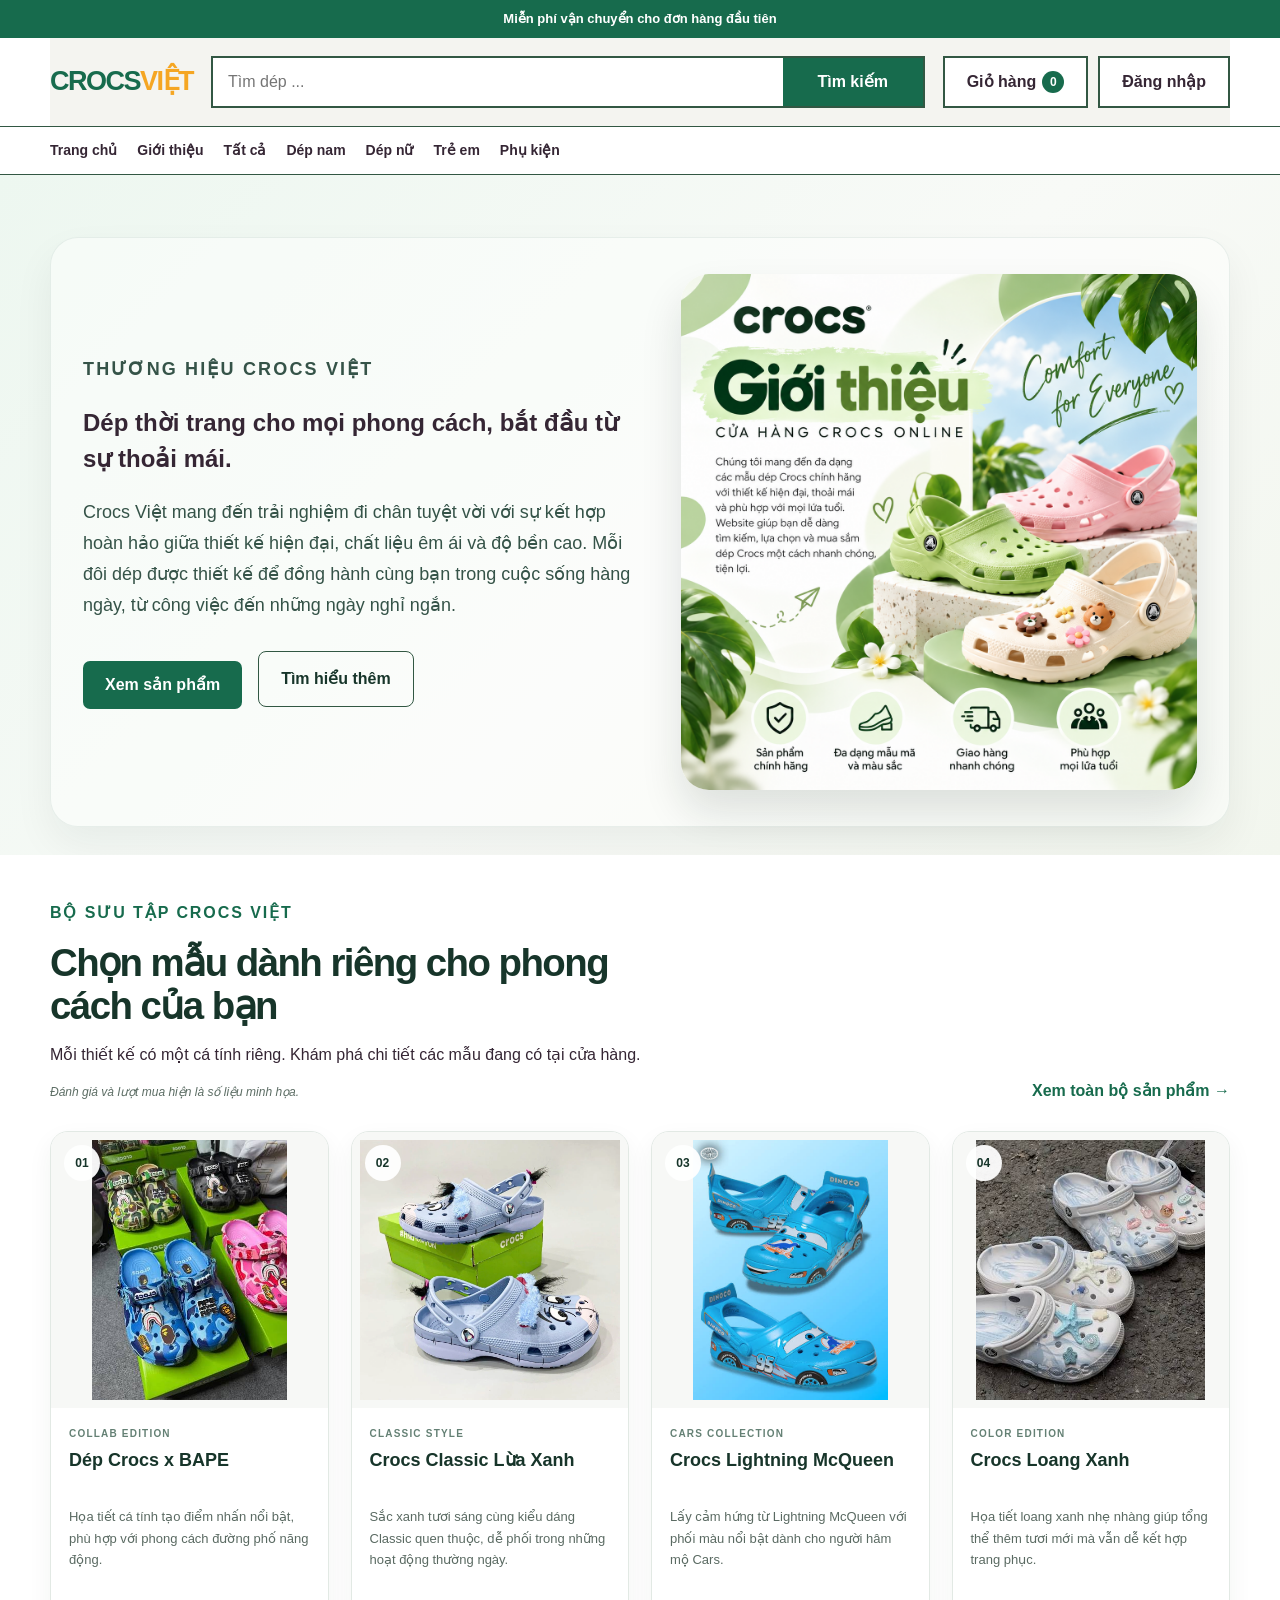
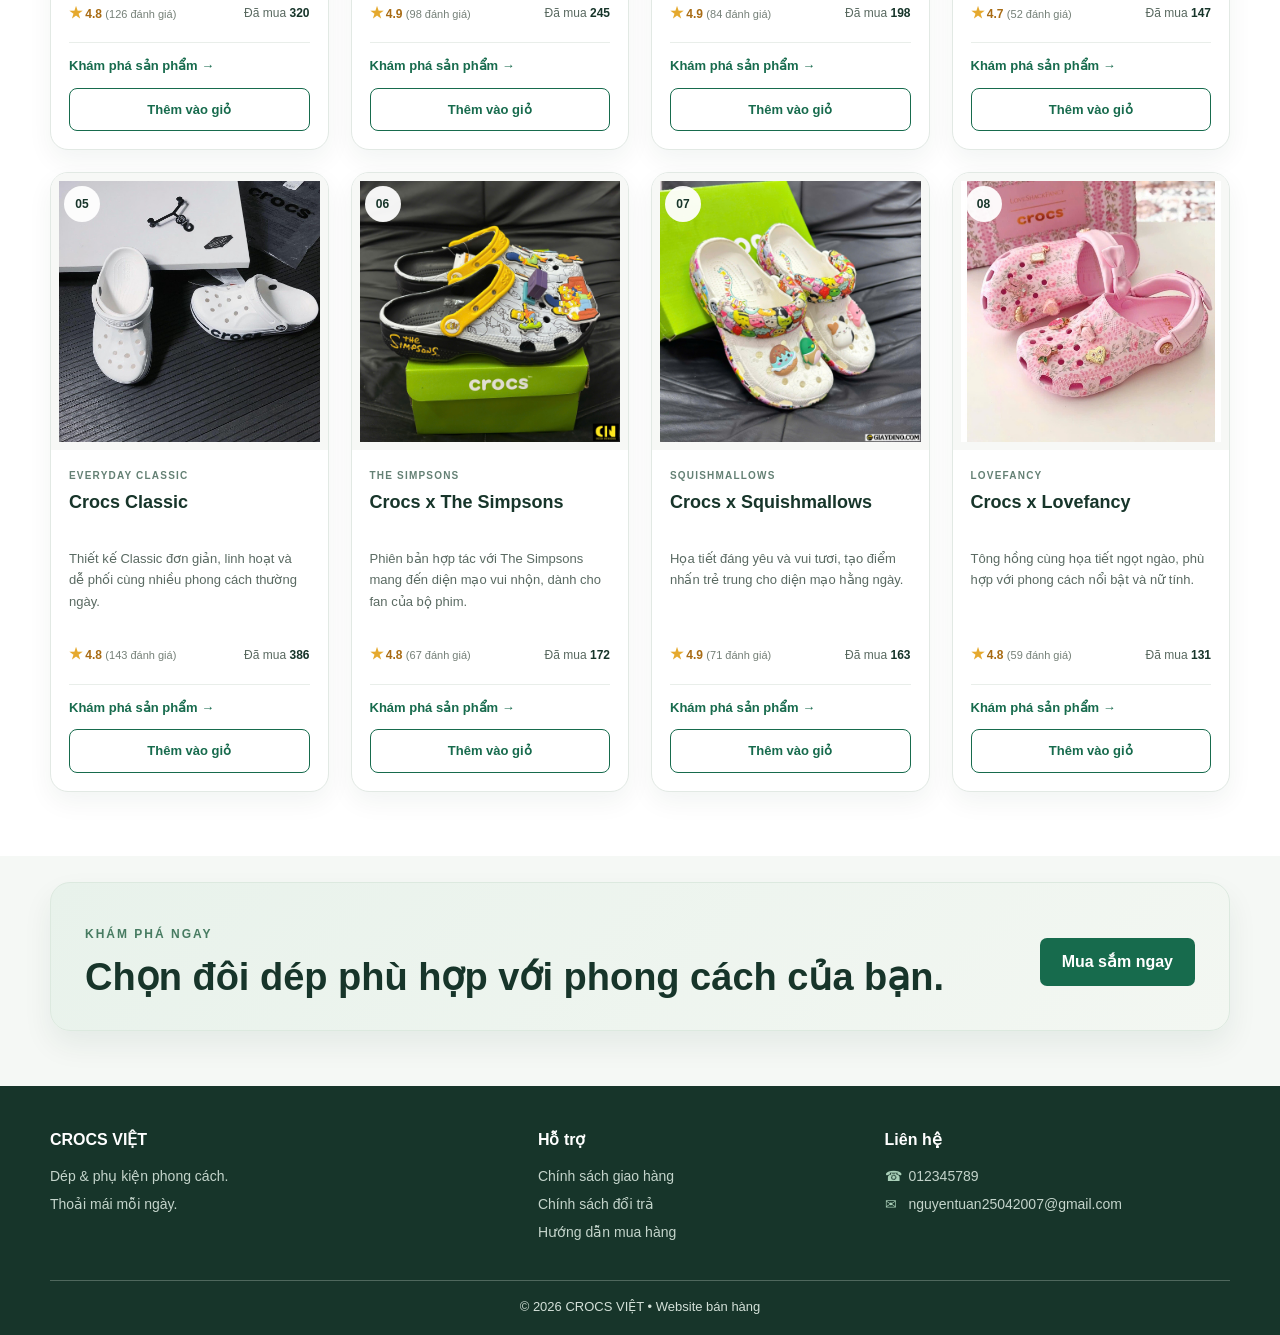
==== gioithieu.html @ f465fb5d "Add files via upload" ====
<!doctype html>
<html lang="vi">
<head>
  <meta charset="utf-8">
  <meta name="viewport" content="width=device-width, initial-scale=1">
  <title>Giới thiệu - Crocs Việt</title>
  <link rel="stylesheet" href="baitap.css">
</head>
<body>
  <div class="thong-bao">Miễn phí vận chuyển cho đơn hàng đầu tiên</div>

  <header class="dau-trang khung">
    <a class="bieu-tuong" href="index.html">CROCS<span>VIỆT</span></a>

    <form id="searchForm" class="tim-kiem">
      <input type="search" placeholder="Tìm dép ..." aria-label="Tìm sản phẩm">
      <button type="submit">Tìm kiếm</button>
    </form>

    <div class="hanh-dong">
      <a class="nut-gio-hang" href="index.html#gio-hang" aria-label="Mở giỏ hàng">
        Giỏ hàng <span class="cart-count" data-cart-count>0</span>
      </a>
      <button class="nut-dang-nhap" type="button" data-open-auth="login">Đăng nhập</button>
    </div>
  </header>

  <nav class="thanh-dieu-huong">
    <div class="khung noi-dung-dieu-huong">
      <a href="index.html">Trang chủ</a>
      <a href="gioithieu.html">Giới thiệu</a>
      <a href="index.html#san-pham">Tất cả</a>
      <a href="index.html#san-pham" data-category="nam">Dép nam</a>
      <a href="index.html#san-pham" data-category="nu">Dép nữ</a>
      <a href="index.html#san-pham" data-category="tre-em">Trẻ em</a>
      <a href="index.html#san-pham" data-category="phu-kien">Phụ kiện</a>
    </div>
  </nav>

  <main class="page-intro">
    <section class="intro-hero">
      <div class="khung intro-hero__wrap">
        <div class="intro-hero__content">
          <p class="intro-label">THƯƠNG HIỆU CROCS VIỆT</p>
          <h2>Dép thời trang cho mọi phong cách, bắt đầu từ sự thoải mái.</h2>
          <p>
            Crocs Việt mang đến trải nghiệm đi chân tuyệt vời với sự kết hợp hoàn hảo giữa thiết kế hiện đại,
            chất liệu êm ái và độ bền cao. Mỗi đôi dép được thiết kế để đồng hành cùng bạn trong cuộc sống hàng ngày,
            từ công việc đến những ngày nghỉ ngắn.
          </p>
          <div class="intro-actions">
            <a href="index.html#san-pham" class="nut-chinh">Xem sản phẩm</a>
            <a href="#ve-chung-toi" class="nut-ghost">Tìm hiểu thêm</a>
          </div>
        </div>

        <div class="intro-hero__visual">
          <img src="anh/gioithieu1.png" alt="Không gian trưng bày các mẫu Crocs Việt">
        </div>
      </div>
    </section>

    <section id="ve-chung-toi" class="intro-products">
      <div class="khung">
        <div class="product-section-head">
          <div>
            <p class="intro-label">BỘ SƯU TẬP CROCS VIỆT</p>
            <h2>Chọn mẫu dành riêng cho phong cách của bạn</h2>
            <p>Mỗi thiết kế có một cá tính riêng. Khám phá chi tiết các mẫu đang có tại cửa hàng.</p>
            <p class="product-data-note">Đánh giá và lượt mua hiện là số liệu minh họa.</p>
          </div>
          <a href="index.html#san-pham" class="product-all-link">Xem toàn bộ sản phẩm <span aria-hidden="true">→</span></a>
        </div>

        <div class="intro-product-grid">
          <article class="intro-product-card" data-product-id="1">
            <a class="intro-product-image" href="index.html#san-pham" aria-label="Xem Dép Crocs x BAPE">
              <img src="./anh/anh1.jpg" alt="Dép Crocs x BAPE">
              <span class="product-number">01</span>
            </a>
            <div class="intro-product-info">
              <p class="product-type">COLLAB EDITION</p>
              <h3>Dép Crocs x BAPE</h3>
              <p class="product-description">Họa tiết cá tính tạo điểm nhấn nổi bật, phù hợp với phong cách đường phố năng động.</p>
              <div class="product-proof">
                <span class="product-rating"><span aria-hidden="true">★</span> 4.8 <small>(126 đánh giá)</small></span>
                <span class="product-sold">Đã mua <strong>320</strong></span>
              </div>
              
              <a class="product-buy-link" href="index.html#san-pham">Khám phá sản phẩm <span aria-hidden="true">→</span></a>
              <button class="product-add-cart" type="button" data-add-to-cart="1">Thêm vào giỏ</button>
            </div>
          </article>

          <article class="intro-product-card" data-product-id="2">
            <a class="intro-product-image" href="index.html#san-pham" aria-label="Xem Crocs Classic Lừa Xanh">
              <img src="./anh/anh2.jpg" alt="Crocs Classic Lừa Xanh">
              <span class="product-number">02</span>
            </a>
            <div class="intro-product-info">
              <p class="product-type">CLASSIC STYLE</p>
              <h3>Crocs Classic Lừa Xanh</h3>
              <p class="product-description">Sắc xanh tươi sáng cùng kiểu dáng Classic quen thuộc, dễ phối trong những hoạt động thường ngày.</p>
              <div class="product-proof">
                <span class="product-rating"><span aria-hidden="true">★</span> 4.9 <small>(98 đánh giá)</small></span>
                <span class="product-sold">Đã mua <strong>245</strong></span>
              </div>
              <a class="product-buy-link" href="index.html#san-pham">Khám phá sản phẩm <span aria-hidden="true">→</span></a>
              <button class="product-add-cart" type="button" data-add-to-cart="2">Thêm vào giỏ</button>
            </div>
          </article>

          <article class="intro-product-card" data-product-id="3">
            <a class="intro-product-image" href="index.html#san-pham" aria-label="Xem Crocs Lightning McQueen">
              <img src="./anh/anh3.jpg" alt="Crocs Lightning McQueen">
              <span class="product-number">03</span>
            </a>
            <div class="intro-product-info">
              <p class="product-type">CARS COLLECTION</p>
              <h3>Crocs Lightning McQueen</h3>
              <p class="product-description">Lấy cảm hứng từ Lightning McQueen với phối màu nổi bật dành cho người hâm mộ Cars.</p>
              <div class="product-proof">
                <span class="product-rating"><span aria-hidden="true">★</span> 4.9 <small>(84 đánh giá)</small></span>
                <span class="product-sold">Đã mua <strong>198</strong></span>
              </div>
              <a class="product-buy-link" href="index.html#san-pham">Khám phá sản phẩm <span aria-hidden="true">→</span></a>
              <button class="product-add-cart" type="button" data-add-to-cart="3">Thêm vào giỏ</button>
            </div>
          </article>

          <article class="intro-product-card" data-product-id="4">
            <a class="intro-product-image" href="index.html#san-pham" aria-label="Xem Crocs Loang Xanh">
              <img src="./anh/anh4.jpg" alt="Crocs Loang Xanh">
              <span class="product-number">04</span>
            </a>
            <div class="intro-product-info">
              <p class="product-type">COLOR EDITION</p>
              <h3>Crocs Loang Xanh</h3>
              <p class="product-description">Họa tiết loang xanh nhẹ nhàng giúp tổng thể thêm tươi mới mà vẫn dễ kết hợp trang phục.</p>
              <div class="product-proof">
                <span class="product-rating"><span aria-hidden="true">★</span> 4.7 <small>(52 đánh giá)</small></span>
                <span class="product-sold">Đã mua <strong>147</strong></span>
              </div>
              <a class="product-buy-link" href="index.html#san-pham">Khám phá sản phẩm <span aria-hidden="true">→</span></a>
              <button class="product-add-cart" type="button" data-add-to-cart="4">Thêm vào giỏ</button>
            </div>
          </article>

          <article class="intro-product-card" data-product-id="5">
            <a class="intro-product-image" href="index.html#san-pham" aria-label="Xem Crocs Classic">
              <img src="./anh/anh5.jpg" alt="Crocs Classic">
              <span class="product-number">05</span>
            </a>
            <div class="intro-product-info">
              <p class="product-type">EVERYDAY CLASSIC</p>
              <h3>Crocs Classic</h3>
              <p class="product-description">Thiết kế Classic đơn giản, linh hoạt và dễ phối cùng nhiều phong cách thường ngày.</p>
              <div class="product-proof">
                <span class="product-rating"><span aria-hidden="true">★</span> 4.8 <small>(143 đánh giá)</small></span>
                <span class="product-sold">Đã mua <strong>386</strong></span>
              </div>
              <a class="product-buy-link" href="index.html#san-pham">Khám phá sản phẩm <span aria-hidden="true">→</span></a>
              <button class="product-add-cart" type="button" data-add-to-cart="5">Thêm vào giỏ</button>
            </div>
          </article>

          <article class="intro-product-card" data-product-id="6">
            <a class="intro-product-image" href="index.html#san-pham" aria-label="Xem Crocs x The Simpsons">
              <img src="./anh/anh6.jpg" alt="Crocs x The Simpsons">
              <span class="product-number">06</span>
            </a>
            <div class="intro-product-info">
              <p class="product-type">THE SIMPSONS</p>
              <h3>Crocs x The Simpsons</h3>
              <p class="product-description">Phiên bản hợp tác với The Simpsons mang đến diện mạo vui nhộn, dành cho fan của bộ phim.</p>
              <div class="product-proof">
                <span class="product-rating"><span aria-hidden="true">★</span> 4.8 <small>(67 đánh giá)</small></span>
                <span class="product-sold">Đã mua <strong>172</strong></span>
              </div>
              <a class="product-buy-link" href="index.html#san-pham">Khám phá sản phẩm <span aria-hidden="true">→</span></a>
              <button class="product-add-cart" type="button" data-add-to-cart="6">Thêm vào giỏ</button>
            </div>
          </article>

          <article class="intro-product-card" data-product-id="7">
            <a class="intro-product-image" href="index.html#san-pham" aria-label="Xem Crocs x Squishmallows">
              <img src="./anh/anh7.jpg" alt="Crocs x Squishmallows">
              <span class="product-number">07</span>
            </a>
            <div class="intro-product-info">
              <p class="product-type">SQUISHMALLOWS</p>
              <h3>Crocs x Squishmallows</h3>
              <p class="product-description">Họa tiết đáng yêu và vui tươi, tạo điểm nhấn trẻ trung cho diện mạo hằng ngày.</p>
              <div class="product-proof">
                <span class="product-rating"><span aria-hidden="true">★</span> 4.9 <small>(71 đánh giá)</small></span>
                <span class="product-sold">Đã mua <strong>163</strong></span>
              </div>
              <a class="product-buy-link" href="index.html#san-pham">Khám phá sản phẩm <span aria-hidden="true">→</span></a>
              <button class="product-add-cart" type="button" data-add-to-cart="7">Thêm vào giỏ</button>
            </div>
          </article>

          <article class="intro-product-card" data-product-id="8">
            <a class="intro-product-image" href="index.html#san-pham" aria-label="Xem Crocs x Lovefancy">
              <img src="./anh/anh8.jpg" alt="Crocs x Lovefancy">
              <span class="product-number">08</span>
            </a>
            <div class="intro-product-info">
              <p class="product-type">LOVEFANCY</p>
              <h3>Crocs x Lovefancy</h3>
              <p class="product-description">Tông hồng cùng họa tiết ngọt ngào, phù hợp với phong cách nổi bật và nữ tính.</p>
              <div class="product-proof">
                <span class="product-rating"><span aria-hidden="true">★</span> 4.8 <small>(59 đánh giá)</small></span>
                <span class="product-sold">Đã mua <strong>131</strong></span>
              </div>
              <a class="product-buy-link" href="index.html#san-pham">Khám phá sản phẩm <span aria-hidden="true">→</span></a>
              <button class="product-add-cart" type="button" data-add-to-cart="8">Thêm vào giỏ</button>
            </div>
          </article>
        </div>
      </div>
    </section>

    <section class="intro-cta">
      <div class="khung intro-cta__box">
        <div>
          <p class="nhan-nho">KHÁM PHÁ NGAY</p>
          <h2>Chọn đôi dép phù hợp với phong cách của bạn.</h2>
        </div>
        <a href="index.html#san-pham" class="nut-chinh">Mua sắm ngay</a>
      </div>
    </section>
  </main>

  <footer class="chan-trang">
    <div class="khung">
      <div class="luoi-chan-trang">
        <div>
          <h3>CROCS VIỆT</h3>
          <p>Dép &amp; phụ kiện phong cách.</p>
          <p>Thoải mái mỗi ngày.</p>
        </div>
        <div>
          <h3>Hỗ trợ</h3>
          <a href="index.html#san-pham">Chính sách giao hàng</a>
          <a href="index.html#san-pham">Chính sách đổi trả</a>
          <a href="index.html#san-pham">Hướng dẫn mua hàng</a>
        </div>
        <div>
          <h3>Liên hệ</h3>
          <a href="tel:012345789"><span aria-hidden="true">☎</span> 012345789</a>
          <a href="mailto:nguyentuan25042007@gmail.com"><span aria-hidden="true">✉</span> nguyentuan25042007@gmail.com</a>
        </div>
      </div>
      <div class="chan-trang-cuoi">
        <p>© 2026 CROCS VIỆT <span aria-hidden="true">•</span> Website bán hàng</p>
      </div>
    </div>
  </footer>

  <div class="image-lightbox" id="imageLightbox" aria-hidden="true">
    <button class="image-lightbox__backdrop" type="button" data-close-lightbox aria-label="Đóng ảnh phóng to"></button>
    <div class="image-lightbox__content" role="dialog" aria-modal="true" aria-label="Ảnh sản phẩm phóng to">
      <button class="image-lightbox__close" type="button" data-close-lightbox aria-label="Đóng">×</button>
      <img id="lightboxImage" src="" alt="">
      <p id="lightboxCaption"></p>
    </div>
  </div>

  <script src="baitap.js"></script>
</body>
</html>
---- baitap.css ----
* {
    box-sizing: border-box;
}

:root {
    --green: #176b4d;
    --dark: #17352a;
    --cream: #bed7f0;
    --line: #325743;
    --text: #352634;
}

html {
    scroll-behavior: smooth;
}

body {
    margin: 0;
    color: var(--text);
    font-family: Arial, Helvetica, sans-serif;
    line-height: 1.5;
}

select {
    font: inherit;
}

button {
    cursor: pointer;
}

a {
    text-decoration: none;
    color: inherit;
}

.khung {
    width: min(1180px, 95%);
    margin: auto;
}

.thong-bao {
    text-align: center;
    background: var(--green);
    color: white;
    padding: 9px 12px;
    font-size: 13px;
    font-weight: 600;
}

.dau-trang {
    display: flex;
    align-items: center;
    gap: 18px;
    padding: 18px 0;
    background: #f4f4f0;
}

.bieu-tuong {
    font-size: 27px;
    font-weight: 900;
    letter-spacing: -1.5px;
    color: var(--green);
    white-space: nowrap;
}

.bieu-tuong span {
    color: #f5a623;
}

.tim-kiem {
    display: flex;
    flex: 1;
    border: 2px solid var(--line);
    background: white;
    border-radius: 0;
    overflow: hidden;
    min-height: 52px;
}

.tim-kiem input {
    flex: 1;
    min-width: 0;
    padding: 12px 15px;
    border: 0;
    outline: none;
    font-size: 16px;
    background: transparent;
}

.tim-kiem button,
.nut-chinh {
    border: 0;
    background: var(--green);
    color: #fff;
    padding: 12px 22px;
    font-weight: 700;
    min-width: 140px;
    font-size: 16px;
}

.thanh-dieu-huong {
    border-top: 1px solid var(--line);
    border-bottom: 1px solid var(--line);
}

.hanh-dong {
    display: flex;
    align-items: center;
    gap: 10px;
    margin-left: auto;
}

.nut-dang-nhap,
.nut-gio-hang {
    display: inline-flex;
    align-items: center;
    justify-content: center;
    border: 2px solid var(--line);
    border-radius: 0;
    padding: 12px 22px;
    background: white;
    color: var(--text);
    font-weight: 700;
    cursor: pointer;
    transition: all 0.2s ease;
    min-width: 120px;
    min-height: 52px;
    font-size: 16px;
}

.nut-dang-nhap:hover,
.nut-gio-hang:hover {
    background: var(--green);
    color: white;
    border-color: var(--green);
}

.nut-gio-hang {
    position: relative;
}

.cart-count {
    display: inline-grid;
    place-items: center;
    min-width: 22px;
    height: 22px;
    margin-left: 6px;
    padding: 0 5px;
    border-radius: 999px;
    background: var(--green);
    color: #fff;
    font-size: 12px;
}

.nut-gio-hang:hover .cart-count {
    background: #fff;
    color: var(--green);
}

.noi-dung-dieu-huong {
    display: flex;
    gap: 32px;
    overflow-x: auto;
    white-space: nowrap;
    padding: 13px 0;
    font-weight: 700;
    font-size: 14px;
}

.thanh-dieu-huong a:hover {
    color: var(--green);
}

.phan-dau {
    background: linear-gradient(110deg, #e7f3e6, #f7f8e9);
}

.noi-dung-phan-dau {
    display: grid;
    grid-template-columns: 1fr 1fr;
    align-items: center;
    gap: 35px;
    min-height: 380px;
    padding: 35px 0;
}

.phan-dau h1 {
    font-size: clamp(34px, 4vw, 55px);
    line-height: 1.12;
    margin: 8px 0 16px;
    color: var(--dark);
}

.phan-dau p:not(.nhan-nho) {
    max-width: 430px;
}

.nhan-nho {
    font-size: 12px;
    letter-spacing: 2px;
    font-weight: 800;
    color: var(--green);
}

.nut-chinh {
    display: inline-block;
    border-radius: 7px;
    margin-top: 12px;
}

.anh-phan-dau,
.anh-cua-hang {
    background: #d8e8d7;
    border-radius: 20px;
    min-height: 310px;
    overflow: hidden;
}

.anh-phan-dau img,
.anh-cua-hang img {
    width: 100%;
    height: 100%;
    object-fit: cover;
    display: block;
}

.nut-ghost {
    display: inline-block;
    padding: 15px 22px;
    border: 1px solid var(--line);
    background: transparent;
    color: var(--dark);
    border-radius: 8px;
    font-weight: 700;
}

.page-intro {
    background: #f5f8f5;
}

.intro-hero {
    padding: 62px 0 28px;
    background: linear-gradient(135deg, #edf7f0, #f8faf7 55%, #f2f6ee);
}

.intro-hero__wrap {
    display: grid;
    grid-template-columns: 1.08fr 1fr;
    align-items: center;
    gap: 40px;
    background: rgba(255, 255, 255, 0.45);
    border: 1px solid rgba(20, 76, 57, 0.08);
    border-radius: 28px;
    box-shadow: 0 18px 40px rgba(16, 35, 26, 0.06);
    padding: 36px 32px;
}

.intro-label {
    margin: 0 0 16px;
    color: var(--green);
    font-size: 16px;
    letter-spacing: 0.12em;
    font-weight: 800;
}

.intro-hero__content h1 {
    margin: 0;
    max-width: 620px;
    font-size: clamp(42px, 4vw, 68px);
    line-height: 1.02;
    color: var(--dark);
    letter-spacing: -0.06em;
}

.intro-hero__content p {
    margin: 20px 0 0;
    max-width: 580px;
    font-size: 18px;
    line-height: 1.72;
    color: #355348;
}

.intro-hero__content .intro-label {
    margin: 0 0 16px;
}

.intro-actions {
    display: flex;
    align-items: center;
    gap: 16px;
    flex-wrap: wrap;
    margin-top: 28px;
}

.intro-hero__visual {
    position: relative;
    aspect-ratio: 1 / 1;
    min-height: 0;
    border-radius: 28px;
    overflow: hidden;
    box-shadow: 0 22px 42px rgba(16, 35, 26, 0.12);
    background: #fff;
}

.intro-hero__visual img {
    width: 100%;
    height: 100%;
    object-fit: contain;
    display: block;
}

.hero-floating-card {
    position: absolute;
    right: 20px;
    bottom: 18px;
    background: rgba(255, 255, 255, 0.9);
    color: var(--dark);
    border-radius: 18px;
    padding: 14px 18px;
    box-shadow: 0 14px 28px rgba(16, 35, 26, 0.12);
    display: flex;
    flex-direction: column;
    align-items: flex-start;
    backdrop-filter: blur(6px);
}

.hero-floating-card span,
.hero-floating-card small {
    color: #4d635c;
    font-size: 12px;
    letter-spacing: 0.05em;
    text-transform: uppercase;
}

.hero-floating-card strong {
    font-size: 2rem;
    line-height: 1;
    color: var(--green);
}

.intro-story {
    display: grid;
    grid-template-columns: 1.2fr 0.8fr;
    gap: 30px;
    padding-top: 58px;
    padding-bottom: 12px;
}

.intro-story__text {
    background: white;
    border: 1px solid rgba(25, 70, 54, 0.08);
    border-radius: 22px;
    padding: 28px 26px;
    box-shadow: 0 12px 26px rgba(13, 35, 25, 0.04);
}

.intro-story__text h2 {
    margin: 0 0 16px;
    font-size: clamp(28px, 3vw, 42px);
    line-height: 1.15;
    color: var(--dark);
}

.intro-story__text p {
    margin: 0;
    color: #335247;
    font-size: 17px;
    line-height: 1.82;
}

.intro-story__stats {
    display: grid;
    grid-template-columns: 1fr;
    gap: 18px;
}

.stat-item {
    background: linear-gradient(180deg, #ffffff, #f3faf5);
    border: 1px solid #d5e2d8;
    border-radius: 18px;
    padding: 24px 18px;
    text-align: center;
    box-shadow: 0 10px 18px rgba(20, 76, 57, 0.04);
}

.stat-item strong {
    display: block;
    font-size: 2.2rem;
    color: var(--green);
    margin-bottom: 6px;
}

.stat-item span {
    color: #355348;
    font-weight: 700;
}

.intro-features {
    padding: 30px 0 40px;
}

.section-head {
    margin-bottom: 22px;
}

.section-head h2 {
    margin: 0;
    font-size: clamp(28px, 3vw, 42px);
    line-height: 1.15;
    color: var(--dark);
}

.feature-grid {
    display: grid;
    grid-template-columns: repeat(3, minmax(0, 1fr));
    gap: 22px;
}

.product-lines {
    grid-template-columns: repeat(4, minmax(0, 1fr));
}

.feature-card {
    background: white;
    border: 1px solid #dfe8e1;
    border-radius: 20px;
    padding: 28px 22px;
    box-shadow: 0 12px 25px rgba(10, 30, 22, 0.04);
    transition: transform 0.2s ease, box-shadow 0.2s ease;
}

.feature-card:hover {
    transform: translateY(-4px);
    box-shadow: 0 18px 28px rgba(11, 40, 31, 0.08);
}

.feature-card--green {
    background: linear-gradient(180deg, #f4faf6, #ffffff);
}

.feature-card--peach {
    background: linear-gradient(180deg, #fff8f2, #ffffff);
}

.feature-card--mint {
    background: linear-gradient(180deg, #f0fbf8, #ffffff);
}

.feature-card--sand {
    background: linear-gradient(180deg, #f9f5ef, #ffffff);
}

.feature-icon {
    width: 54px;
    height: 54px;
    display: grid;
    place-items: center;
    border-radius: 14px;
    background: #dff1e6;
    color: var(--green);
    font-size: 24px;
    margin-bottom: 14px;
    font-weight: 800;
}

.feature-card h3 {
    margin: 0 0 10px;
    color: var(--dark);
    font-size: 22px;
}

.feature-card p {
    margin: 0;
    font-size: 15px;
    line-height: 1.7;
    color: #3c5548;
}

.mini-tag {
    display: inline-block;
    margin-top: 18px;
    padding: 8px 12px;
    border-radius: 999px;
    background: rgba(23, 107, 77, 0.08);
    color: var(--green);
    font-size: 12px;
    font-weight: 700;
}

.intro-products {
    padding: 46px 0 64px;
    background: #fff;
}

.product-section-head {
    display: flex;
    align-items: end;
    justify-content: space-between;
    gap: 24px;
    margin-bottom: 28px;
}

.product-section-head h2 {
    max-width: 620px;
    margin: 0;
    color: var(--dark);
    font-size: clamp(30px, 3vw, 44px);
    line-height: 1.12;
    letter-spacing: -0.04em;
}

.product-section-head > div > p:last-child {
    max-width: 580px;
    margin: 12px 0 0;
    color: #5c6d64;
    line-height: 1.65;
}

.product-section-head > div > .product-data-note {
    margin-top: 8px;
    color: #7a877f;
    font-size: 12px;
    font-style: italic;
}

.product-all-link,
.product-buy-link {
    color: var(--green);
    font-weight: 800;
    white-space: nowrap;
}

.product-all-link span,
.product-buy-link span {
    display: inline-block;
    transition: transform 0.2s ease;
}

.product-all-link:hover span,
.product-buy-link:hover span {
    transform: translateX(4px);
}

.product-add-cart {
    width: 100%;
    margin-top: 12px;
    padding: 11px 12px;
    border: 1px solid var(--green);
    border-radius: 8px;
    background: #fff;
    color: var(--green);
    font: inherit;
    font-size: 13px;
    font-weight: 800;
    transition: background 0.2s ease, color 0.2s ease;
}

.product-add-cart:hover {
    background: var(--green);
    color: #fff;
}

.intro-product-grid {
    display: grid;
    grid-template-columns: repeat(4, minmax(0, 1fr));
    gap: 22px;
}

.intro-product-card {
    min-width: 0;
    overflow: hidden;
    background: #fff;
    border: 1px solid #e2e9e4;
    border-radius: 18px;
    box-shadow: 0 10px 26px rgba(18, 48, 35, 0.055);
    transition: transform 0.22s ease, box-shadow 0.22s ease;
}

.intro-product-card:hover {
    transform: translateY(-5px);
    box-shadow: 0 18px 34px rgba(18, 48, 35, 0.12);
}

.intro-product-image {
    position: relative;
    display: block;
    overflow: hidden;
    aspect-ratio: 1 / 1;
    background: #f0f3f0;
}

.intro-product-image img {
    display: block;
    width: 100%;
    height: 100%;
    object-fit: contain;
    padding: 8px;
    background: #f7f8f6;
    transition: transform 0.35s ease;
}

.intro-product-card:hover .intro-product-image img {
    transform: scale(1.045);
}

.product-number {
    position: absolute;
    left: 13px;
    top: 13px;
    display: grid;
    place-items: center;
    width: 36px;
    height: 36px;
    border-radius: 50%;
    background: rgba(255, 255, 255, 0.94);
    color: var(--dark);
    font-size: 12px;
    font-weight: 800;
}

.intro-product-info {
    display: flex;
    flex-direction: column;
    align-items: flex-start;
    padding: 18px;
}

.product-type {
    margin: 0 0 7px;
    color: #648074;
    font-size: 10px;
    font-weight: 800;
    letter-spacing: 0.12em;
}

.intro-product-info h3 {
    min-height: 48px;
    margin: 0;
    color: var(--dark);
    font-size: 18px;
    line-height: 1.35;
}

.product-description {
    min-height: 76px;
    margin: 10px 0 16px;
    color: #5a6a62;
    font-size: 13px;
    line-height: 1.65;
}

.product-proof {
    display: flex;
    justify-content: space-between;
    align-items: center;
    gap: 8px;
    width: 100%;
    min-height: 30px;
    margin-bottom: 14px;
    color: #58685f;
    font-size: 12px;
}

.product-rating {
    color: #a86b13;
    font-weight: 800;
    white-space: nowrap;
}

.product-rating > span {
    color: #e5a92e;
    font-size: 15px;
}

.product-rating small {
    color: #758078;
    font-size: 11px;
    font-weight: 500;
}

.product-sold {
    white-space: nowrap;
}

.product-sold strong {
    color: var(--dark);
}

.product-buy-link {
    margin-top: auto;
    padding-top: 13px;
    border-top: 1px solid #e9eeea;
    width: 100%;
    font-size: 13px;
}

.intro-product-image {
    cursor: zoom-in;
}

.image-lightbox {
    position: fixed;
    inset: 0;
    z-index: 1100;
    display: none;
    align-items: center;
    justify-content: center;
    padding: 24px;
}

.image-lightbox.active {
    display: flex;
}

.image-lightbox__backdrop {
    position: absolute;
    inset: 0;
    width: 100%;
    height: 100%;
    border: 0;
    background: rgba(8, 16, 12, 0.86);
    cursor: zoom-out;
}

.image-lightbox__content {
    position: relative;
    z-index: 1;
    display: flex;
    flex-direction: column;
    align-items: center;
    max-width: min(1000px, 94vw);
    max-height: 94vh;
}

.image-lightbox__content img {
    display: block;
    max-width: 100%;
    max-height: 84vh;
    object-fit: contain;
    border-radius: 10px;
    box-shadow: 0 24px 70px rgba(0, 0, 0, 0.35);
}

.image-lightbox__content p {
    margin: 12px 0 0;
    color: #fff;
    font-size: 16px;
    font-weight: 700;
    text-align: center;
}

.image-lightbox__close {
    position: absolute;
    top: -16px;
    right: -16px;
    z-index: 2;
    width: 42px;
    height: 42px;
    border: 0;
    border-radius: 50%;
    background: #fff;
    color: #183b2f;
    font-size: 30px;
    line-height: 1;
    cursor: pointer;
    box-shadow: 0 5px 16px rgba(0, 0, 0, 0.24);
}

.intro-gallery {
    padding: 10px 0 30px;
}

.gallery-title {
    margin-bottom: 18px;
}

.gallery-title h2 {
    margin: 0;
    font-size: clamp(28px, 3vw, 42px);
    line-height: 1.15;
    color: var(--dark);
}

.gallery-grid {
    display: grid;
    grid-template-columns: 1fr 1fr 1fr;
    gap: 18px;
}

.gallery-item {
    border-radius: 20px;
    overflow: hidden;
    min-height: 220px;
    background: #dfe9e1;
    box-shadow: 0 16px 30px rgba(11, 35, 25, 0.05);
}

.gallery-item img {
    width: 100%;
    height: 100%;
    object-fit: cover;
    display: block;
}

.gallery-item.tall {
    grid-row: span 2;
    min-height: 470px;
}

.gallery-item.wide {
    grid-column: span 2;
}

.intro-cta {
    padding: 26px 0 55px;
}

.intro-cta__box {
    display: flex;
    align-items: center;
    justify-content: space-between;
    gap: 24px;
    background: linear-gradient(135deg, #e8f2eb, #f3f7f2);
    color: var(--dark);
    border: 1px solid #dce9df;
    border-radius: 20px;
    padding: 30px 34px;
    box-shadow: 0 14px 30px rgba(16, 55, 39, 0.07);
}

.intro-cta__box h2 {
    margin: 0;
    font-size: clamp(24px, 3vw, 38px);
    line-height: 1.2;
    color: var(--dark);
}

.intro-cta__box .nhan-nho {
    color: #477b61;
}

.phan {
    padding: 65px 0;
}

@media (max-width: 980px) {
    .intro-hero__wrap,
    .intro-story,
    .gallery-grid {
        grid-template-columns: 1fr;
    }

    .intro-product-grid {
        grid-template-columns: repeat(2, minmax(0, 1fr));
    }

    .product-lines,
    .feature-grid {
        grid-template-columns: 1fr 1fr;
    }

    .gallery-item.tall,
    .gallery-item.wide {
        grid-column: auto;
        grid-row: auto;
    }

    .intro-cta__box {
        flex-direction: column;
        align-items: flex-start;
    }

    .product-section-head {
        align-items: flex-start;
        flex-direction: column;
    }
}

@media (max-width: 600px) {
    .product-lines,
    .feature-grid {
        grid-template-columns: 1fr;
    }

    .intro-actions {
        flex-direction: column;
        align-items: flex-start;
    }

    .intro-product-grid {
        grid-template-columns: 1fr;
    }
}

.tieu-de-phan {
    display: flex;
    justify-content: space-between;
    align-items: end;
    gap: 16px;
    margin-bottom: 24px;
}

.tieu-de-phan h2,
.gioi-thieu-cua-hang h2 {
    font-size: clamp(25px, 3vw, 35px);
    margin: 0;
    color: var(--dark);
}

.tieu-de-phan select {
    border: 1px solid var(--line);
    border-radius: 6px;
    padding: 10px;
    background: white;
}

.danh-muc {
    display: grid;
    grid-template-columns: repeat(4, 1fr);
    gap: 18px;
}

.danh-muc button {
    display: grid;
    gap: 8px;
    place-items: center;
    padding: 30px 10px;
    border: 1px solid var(--line);
    border-radius: 14px;
    background: #f8faf7;
    font-size: 32px;
}

.danh-muc span {
    font-size: 16px;
    font-weight: 700;
}

.danh-muc button:hover,
.the-san-pham:hover {
    border-color: #b0d1bc;
    transform: translateY(-3px);
}

.bo-loc {
    display: flex;
    flex-wrap: wrap;
    gap: 10px;
    margin-bottom: 25px;
}

.bo-loc button {
    padding: 9px 17px;
    border: 1px solid var(--line);
    background: white;
    border-radius: 20px;
}

.bo-loc button.dang-chon {
    background: var(--green);
    color: white;
    border-color: var(--green);
}

.luoi-san-pham {
    display: grid;
    grid-template-columns: repeat(4, minmax(0, 1fr));
    gap: 22px;
}

.the-san-pham {
    border: 1px solid var(--line);
    border-radius: 13px;
    overflow: hidden;
    transition: .2s;
    background: white;
}

.anh-san-pham {
    position: relative;
    aspect-ratio: 1/1;
    background: #f1f4ef;
    display: block;
    width: 100%;
    padding: 0;
    border: 0;
    cursor: zoom-in;
}

.anh-san-pham img {
    width: 100%;
    height: 100%;
    object-fit: cover;
    display: block;
}

.thong-tin-san-pham {
    padding: 16px;
}

.thong-tin-san-pham h3 {
    font-size: 15px;
    min-height: 44px;
    margin: 0 0 8px;
}

.gia-moi {
    color: #d52e2e;
    font-weight: 800;
}

.gia-cu {
    color: #999;
    text-decoration: line-through;
    font-size: 13px;
    margin-left: 8px;
}

.them-gio {
    width: 100%;
    border: 1px solid var(--green);
    background: white;
    color: var(--green);
    font-weight: 700;
    padding: 10px;
    border-radius: 7px;
    margin-top: 13px;
}

.them-gio:hover {
    background: var(--green);
    color: white;
}

.trong {
    text-align: center;
    padding: 35px;
}

.loi-ich {
    background: var(--cream);
    padding: 38px 0;
}

.luoi-loi-ich {
    display: grid;
    grid-template-columns: repeat(3, 1fr);
    gap: 25px;
}

.luoi-loi-ich p {
    margin: 5px 0;
    color: #647068;
    font-size: 14px;
}

.gioi-thieu-cua-hang {
    display: grid;
    grid-template-columns: 1fr 1fr;
    align-items: center;
    gap: 45px;
}

.gioi-thieu-cua-hang p:not(.nhan-nho) {
    max-width: 500px;
}

.chan-trang {
    background: #17352a;
    color: #fff;
    padding: 42px 0 18px;
}

.luoi-chan-trang {
    display: grid;
    grid-template-columns: 1.35fr 0.9fr 1.1fr;
    gap: clamp(24px, 5vw, 72px);
}

.chan-trang p {
    color: #c4d4cb;
    font-size: 14px;
}

.luoi-chan-trang h3 {
    margin: 0 0 14px;
    font-size: 16px;
}

.luoi-chan-trang p {
    margin: 7px 0;
}

.luoi-chan-trang a {
    display: block;
    width: fit-content;
    margin: 7px 0;
    color: #c4d4cb;
    font-size: 14px;
    text-decoration: none;
    transition: color 0.2s ease;
}

.luoi-chan-trang a:hover {
    color: #fff;
}

.luoi-chan-trang a span {
    display: inline-block;
    width: 20px;
    color: #a9cfb8;
}

.chan-trang-cuoi {
    margin-top: 30px;
    padding-top: 16px;
    border-top: 1px solid rgba(221, 237, 226, 0.28);
    text-align: center;
}

.chan-trang-cuoi p {
    margin: 0;
    color: #d3e0d8;
    font-size: 13px;
}

.cart-page {
    min-height: 55vh;
    padding: 42px 0 72px;
    background: #f5f8f5;
}

.cart-page[hidden],
#trang-chu > section[hidden] {
    display: none;
}

.cart-back-link {
    display: inline-block;
    margin-bottom: 24px;
    color: var(--green);
    font-size: 14px;
    font-weight: 700;
}

.cart-page__heading {
    margin-bottom: 26px;
}

.cart-page__heading .intro-label {
    margin: 0 0 6px;
    color: var(--green);
    font-size: 12px;
    font-weight: 800;
    letter-spacing: 0.13em;
}

.cart-page__heading h1 {
    margin: 0;
    color: var(--dark);
    font-size: clamp(30px, 4vw, 42px);
}

.cart-page__heading > p:last-child {
    margin: 7px 0 0;
    color: #66756c;
}

.cart-page__layout {
    display: grid;
    grid-template-columns: minmax(0, 1fr) minmax(270px, 340px);
    align-items: start;
    gap: 22px;
}

.cart-panel {
    min-width: 0;
    padding: 24px;
    border: 1px solid #e2ebe4;
    border-radius: 14px;
    background: #fff;
    box-shadow: 0 8px 26px rgba(20, 54, 39, 0.05);
}

.cart-page__items {
    min-height: 220px;
}

.cart-page__items h2 {
    margin: 0 0 18px;
    color: var(--dark);
    font-size: 20px;
}

.cart-page__summary h2 {
    margin: 0 0 8px;
    color: var(--dark);
    font-size: 20px;
}

.cart-summary-note {
    margin: 0 0 18px;
    color: #66756c;
    font-size: 13px;
}

.cart-items {
    width: 100%;
}

.cart-row {
    display: grid;
    grid-template-columns: 76px minmax(0, 1fr) auto;
    gap: 13px;
    align-items: center;
    padding: 16px 0;
    border-bottom: 1px solid #edf1ee;
}

.cart-row__image {
    width: 76px;
    height: 76px;
    border-radius: 10px;
    background: #f1f4f1;
    object-fit: cover;
}

.cart-row__name {
    margin: 0 0 5px;
    color: var(--dark);
    font-size: 14px;
    line-height: 1.35;
}

.cart-row__price {
    color: var(--green);
    font-size: 13px;
    font-weight: 800;
}

.cart-row__controls {
    display: flex;
    align-items: center;
    gap: 8px;
    margin-top: 9px;
}

.cart-quantity-button,
.cart-remove {
    border: 1px solid #d8e3dc;
    background: #fff;
    color: var(--dark);
}

.cart-quantity-button {
    width: 27px;
    height: 27px;
    border-radius: 7px;
    font-size: 17px;
    line-height: 1;
}

.cart-quantity {
    min-width: 18px;
    text-align: center;
    font-size: 13px;
    font-weight: 700;
}

.cart-remove {
    padding: 5px 7px;
    border: 0;
    color: #a74646;
    font-size: 12px;
}

.cart-row__subtotal {
    align-self: start;
    padding-top: 3px;
    color: var(--dark);
    font-size: 13px;
    font-weight: 800;
    white-space: nowrap;
}

.cart-empty {
    margin: 0;
    padding: 48px 20px;
    color: #66756c;
    text-align: center;
}

.cart-empty[hidden] {
    display: none;
}

.cart-page__summary .cart-total {
    padding-top: 14px;
    border-top: 1px solid #e4ebe6;
}

.cart-status {
    min-height: 20px;
    margin: 0 0 8px;
    color: #a74646;
    font-size: 13px;
}

.cart-total {
    display: flex;
    justify-content: space-between;
    align-items: center;
    margin-bottom: 15px;
    color: var(--dark);
}

.cart-total strong {
    color: var(--green);
    font-size: 22px;
}

.cart-checkout {
    width: 100%;
    padding: 14px 18px;
    border: 0;
    border-radius: 9px;
    background: var(--green);
    color: #fff;
    font: inherit;
    font-weight: 800;
}

.cart-checkout:disabled {
    background: #aab8af;
    cursor: not-allowed;
}

.cart-checkout-note {
    margin: 9px 0 0;
    color: #78857d;
    font-size: 11px;
    text-align: center;
}

.container1 {
    display: flex;
    justify-content: center;
    align-items: center;
    padding: 50px 20px;
    background: linear-gradient(135deg, #edf7ef, #f7f8ef);
}

.card1 {
    width: min(420px, 100%);
    background: #fff;
    border: 1px solid #e3e9e4;
    border-radius: 18px;
    box-shadow: 0 12px 30px rgba(12, 40, 30, 0.08);
    padding: 30px 24px;
}

.card1 h2 {
    margin: 0 0 20px;
    text-align: center;
    font-size: 2rem;
    color: var(--dark);
}

.form1 {
    display: flex;
    flex-direction: column;
    gap: 18px;
}

.group1 {
    display: flex;
    flex-direction: column;
    gap: 8px;
}

.group1 label {
    font-weight: 700;
    color: var(--text);
}

.group1 input {
    height: 46px;
    border: 1px solid #dfe7e2;
    border-radius: 10px;
    padding: 0 12px;
    font: inherit;
    outline: none;
    background: #fff;
}

.group1 input:focus {
    border-color: var(--green);
    box-shadow: 0 0 0 4px rgba(23,107,77,0.08);
}

.btn1 {
    height: 46px;
    border: none;
    border-radius: 10px;
    background: var(--green);
    color: white;
    font-weight: 700;
    cursor: pointer;
}

.message1 {
    min-height: 20px;
    margin: 0;
    text-align: center;
    font-size: 0.9rem;
    font-weight: 700;
}

.modal-login {
    position: fixed;
    inset: 0;
    display: none;
    align-items: center;
    justify-content: center;
    z-index: 999;
}

.modal-login.active {
    display: flex;
}

.modal-login__backdrop {
    position: absolute;
    inset: 0;
    background: rgba(17, 24, 39, 0.5);
}

.modal-login__panel {
    position: relative;
    z-index: 1;
    width: min(420px, calc(100% - 30px));
    background: #fff;
    border-radius: 18px;
    padding: 26px 22px 20px;
    box-shadow: 0 20px 40px rgba(0, 0, 0, 0.16);
}

.modal-close {
    position: absolute;
    top: 12px;
    right: 14px;
    border: 0;
    background: transparent;
    font-size: 28px;
    line-height: 1;
    cursor: pointer;
    color: #4d5a57;
}

.modal-login__panel h3 {
    margin: 0 0 18px;
    text-align: center;
    color: var(--dark);
    font-size: 2rem;
}

.field {
    margin-bottom: 16px;
}

.field label {
    display: block;
    margin-bottom: 8px;
    font-weight: 700;
    color: var(--text);
}

.field input {
    width: 100%;
    height: 46px;
    border: 1px solid #dfe7e2;
    border-radius: 10px;
    padding: 0 12px;
    font: inherit;
    background: white;
}

.field input:focus {
    border-color: var(--green);
    outline: none;
    box-shadow: 0 0 0 4px rgba(23, 107, 77, 0.08);
}

.login-btn {
    width: 100%;
    height: 46px;
    border: 0;
    border-radius: 10px;
    background: var(--green);
    color: white;
    font-weight: 700;
    cursor: pointer;
    margin-top: 6px;
}

.switch-auth {
    margin: 18px 0 0;
    text-align: center;
    color: #4d5a57;
    font-size: 0.92rem;
}

.link-toggle {
    border: 0;
    background: transparent;
    padding: 0;
    color: var(--green);
    font-weight: 700;
    cursor: pointer;
}

.auth-message {
    min-height: 22px;
    margin: 14px 0 0;
    font-size: 0.9rem;
    font-weight: 700;
    text-align: center;
}

.auth-message.error {
    color: #d32f2f;
}

.auth-message.success {
    color: #1f8a4c;
}

.auth-tabs {
    display: grid;
    grid-template-columns: 1fr 1fr;
    gap: 8px;
    margin-bottom: 18px;
    padding: 6px;
    border-radius: 10px;
    background: #eef2ef;
}

.auth-tab {
    padding: 10px 12px;
    border: 0;
    border-radius: 8px;
    background: transparent;
    color: var(--text);
    font-weight: 700;
}

.auth-tab.active {
    background: var(--green);
    color: #fff;
}

.auth-form {
    display: none;
}

.auth-form.active {
    display: flex;
}

.auth-form h3 {
    margin: 0 0 14px;
}

.modal-san-pham {
    position: fixed;
    inset: 0;
    z-index: 1000;
    display: none;
    align-items: center;
    justify-content: center;
    padding: 20px;
}

.modal-san-pham.active {
    display: flex;
}

.modal-san-pham__backdrop {
    position: absolute;
    inset: 0;
    width: 100%;
    height: 100%;
    border: 0;
    background: rgba(17, 24, 39, 0.65);
}

.modal-san-pham__panel {
    position: relative;
    z-index: 1;
    display: grid;
    grid-template-columns: minmax(0, 1.1fr) minmax(0, 1fr);
    width: min(850px, 100%);
    max-height: min(600px, 100%);
    overflow: auto;
    border-radius: 16px;
    background: #fff;
    box-shadow: 0 20px 50px rgba(0, 0, 0, 0.25);
}

.modal-san-pham__image {
    width: 100%;
    height: 100%;
    min-height: 320px;
    max-height: 600px;
    object-fit: cover;
    background: #f1f4ef;
}

.modal-san-pham__info {
    align-self: center;
    padding: 38px 30px;
}

.modal-san-pham__info h2 {
    margin: 0 32px 14px 0;
    color: var(--dark);
}

.modal-san-pham__price {
    color: #d52e2e;
    font-size: 20px;
    font-weight: 800;
}

.modal-san-pham__close {
    position: absolute;
    top: 10px;
    right: 12px;
    z-index: 2;
    width: 38px;
    height: 38px;
    border: 0;
    border-radius: 50%;
    background: #fff;
    color: #26352f;
    font-size: 28px;
    line-height: 1;
}

@media (max-width: 850px) {
    .cart-page__layout {
        grid-template-columns: 1fr;
    }

    .dau-trang {
        flex-wrap: wrap;
        gap: 12px;
    }

    .hanh-dong {
        margin-left: 0;
    }

    .tim-kiem {
        order: 3;
        flex-basis: 100%;
    }

    .noi-dung-phan-dau {
        min-height: 0;
    }

    .luoi-san-pham {
        grid-template-columns: repeat(2, 1fr);
    }

    .danh-muc {
        grid-template-columns: repeat(2, 1fr);
    }
}

@media (max-width: 560px) {
    .cart-page {
        padding: 30px 0 48px;
    }

    .cart-panel {
        padding: 18px;
    }

    .cart-row {
        grid-template-columns: 62px minmax(0, 1fr);
        gap: 10px;
    }

    .cart-row__image {
        width: 62px;
        height: 62px;
    }

    .cart-row__subtotal {
        grid-column: 2;
        padding: 0;
    }

    .modal-san-pham__panel {
        grid-template-columns: 1fr;
    }

    .modal-san-pham__image {
        height: min(55vh, 360px);
        min-height: 0;
    }

    .modal-san-pham__info {
        padding: 24px;
    }

    .noi-dung-phan-dau,
    .gioi-thieu-cua-hang {
        grid-template-columns: 1fr;
    }

    .noi-dung-phan-dau {
        padding: 38px 0;
    }

    .anh-phan-dau,
    .anh-cua-hang {
        min-height: 220px;
    }

    .phan {
        padding: 42px 0;
    }

    .tieu-de-phan {
        align-items: start;
        flex-direction: column;
    }

    .luoi-san-pham {
        gap: 10px;
    }

    .thong-tin-san-pham {
        padding: 11px;
    }

    .luoi-loi-ich,
    .luoi-chan-trang {
        grid-template-columns: 1fr;
        gap: 15px;
    }

    .dau-trang {
        padding: 15px 0;
    }

    .bieu-tuong {
        font-size: 23px;
    }

    .options-login {
        flex-direction: column;
        align-items: flex-start;
    }
}

.nut-gio-hang {
    margin-left: auto;
}

.noi-dung-dieu-huong {
    gap: 20px;
}
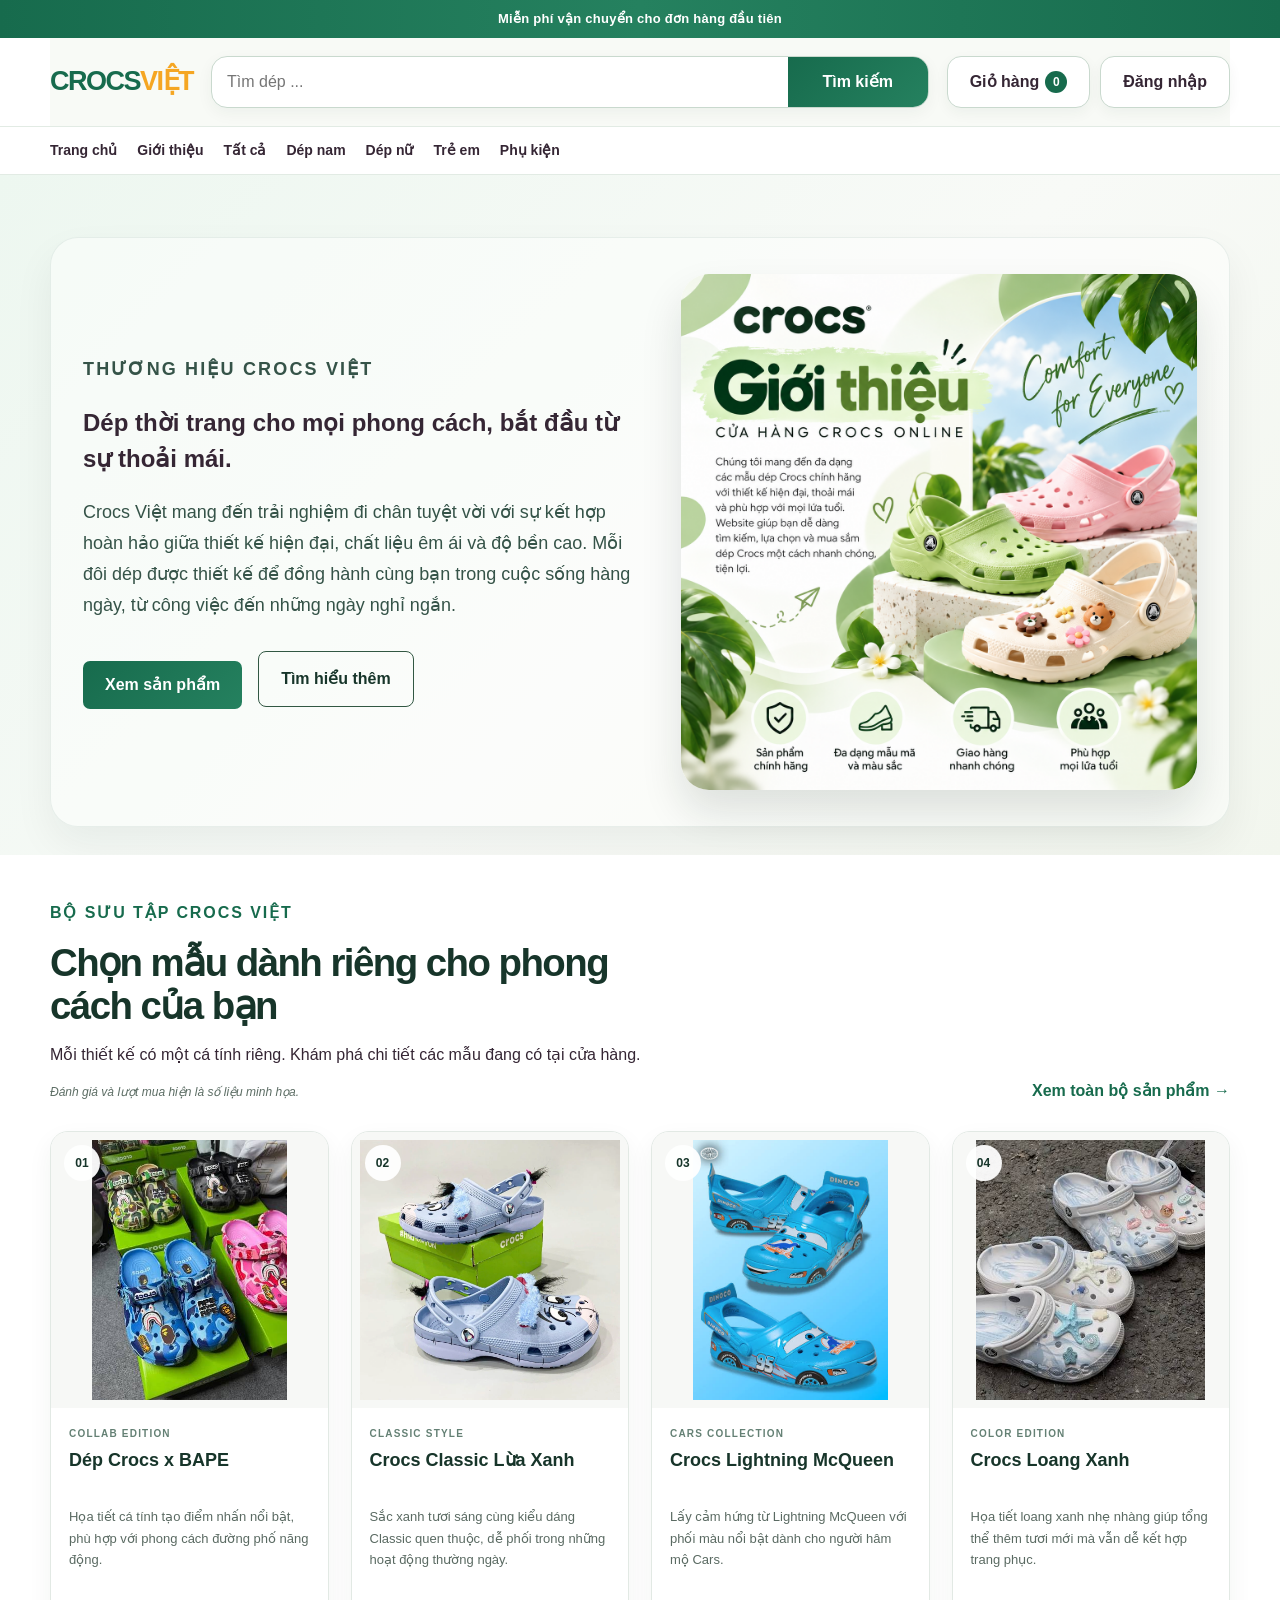
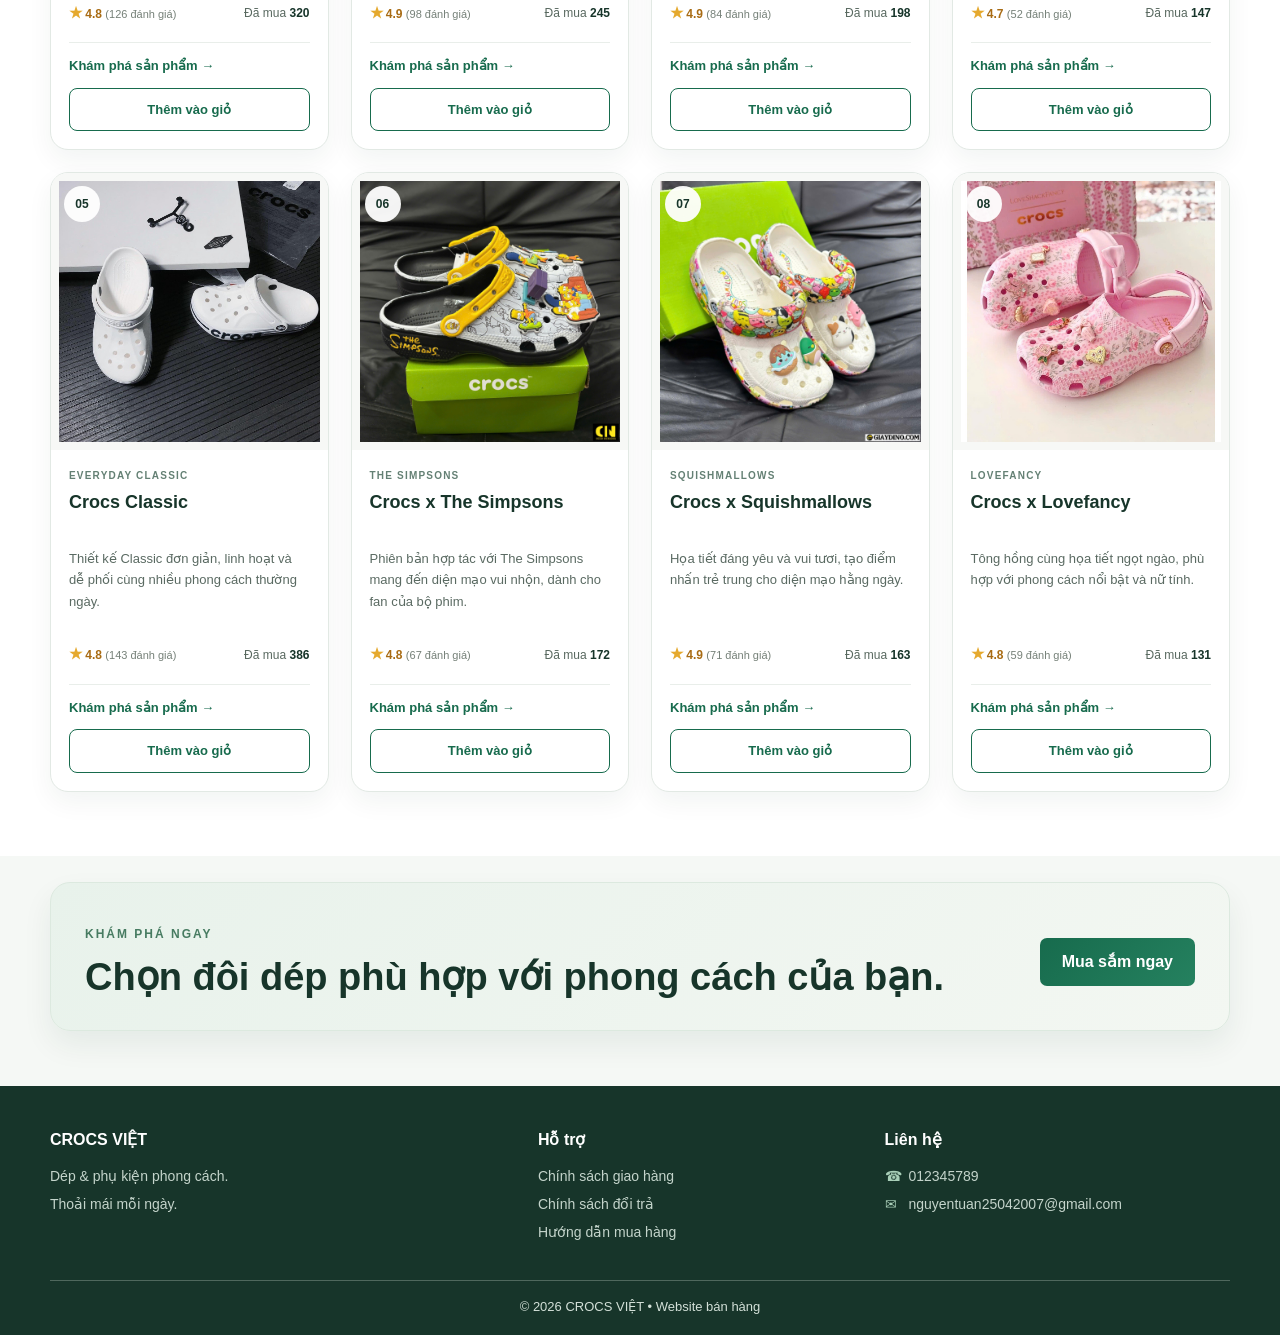
==== commit d44fd292: "Add files via upload" ====
--- a/gioithieu.html
+++ b/gioithieu.html
@@ -19,7 +19,7 @@
 
     <div class="hanh-dong">
       <a class="nut-gio-hang" href="index.html#gio-hang" aria-label="Mở giỏ hàng">
-        Giỏ hàng <span class="cart-count" data-cart-count>0</span>
+        Giỏ hàng <span class="so-luong-tren-gio" data-cart-count>0</span>
       </a>
       <button class="nut-dang-nhap" type="button" data-open-auth="login">Đăng nhập</button>
     </div>
@@ -37,192 +37,192 @@
     </div>
   </nav>
 
-  <main class="page-intro">
-    <section class="intro-hero">
-      <div class="khung intro-hero__wrap">
-        <div class="intro-hero__content">
-          <p class="intro-label">THƯƠNG HIỆU CROCS VIỆT</p>
+  <main class="trang-gioi-thieu">
+    <section class="dau-trang-gioi-thieu">
+      <div class="khung khung-dau-trang-gioi-thieu">
+        <div class="noi-dung-dau-trang-gioi-thieu">
+          <p class="nhan-noi-dung">THƯƠNG HIỆU CROCS VIỆT</p>
           <h2>Dép thời trang cho mọi phong cách, bắt đầu từ sự thoải mái.</h2>
           <p>
             Crocs Việt mang đến trải nghiệm đi chân tuyệt vời với sự kết hợp hoàn hảo giữa thiết kế hiện đại,
             chất liệu êm ái và độ bền cao. Mỗi đôi dép được thiết kế để đồng hành cùng bạn trong cuộc sống hàng ngày,
             từ công việc đến những ngày nghỉ ngắn.
           </p>
-          <div class="intro-actions">
+          <div class="hanh-dong-gioi-thieu">
             <a href="index.html#san-pham" class="nut-chinh">Xem sản phẩm</a>
-            <a href="#ve-chung-toi" class="nut-ghost">Tìm hiểu thêm</a>
+            <a href="#ve-chung-toi" class="nut-phu">Tìm hiểu thêm</a>
           </div>
         </div>
 
-        <div class="intro-hero__visual">
+        <div class="hinh-dau-trang-gioi-thieu">
           <img src="anh/gioithieu1.png" alt="Không gian trưng bày các mẫu Crocs Việt">
         </div>
       </div>
     </section>
 
-    <section id="ve-chung-toi" class="intro-products">
+    <section id="ve-chung-toi" class="danh-sach-san-pham-gioi-thieu">
       <div class="khung">
-        <div class="product-section-head">
+        <div class="dau-danh-sach-san-pham">
           <div>
-            <p class="intro-label">BỘ SƯU TẬP CROCS VIỆT</p>
+            <p class="nhan-noi-dung">BỘ SƯU TẬP CROCS VIỆT</p>
             <h2>Chọn mẫu dành riêng cho phong cách của bạn</h2>
             <p>Mỗi thiết kế có một cá tính riêng. Khám phá chi tiết các mẫu đang có tại cửa hàng.</p>
-            <p class="product-data-note">Đánh giá và lượt mua hiện là số liệu minh họa.</p>
+            <p class="ghi-chu-du-lieu-san-pham">Đánh giá và lượt mua hiện là số liệu minh họa.</p>
           </div>
-          <a href="index.html#san-pham" class="product-all-link">Xem toàn bộ sản phẩm <span aria-hidden="true">→</span></a>
-        </div>
-
-        <div class="intro-product-grid">
-          <article class="intro-product-card" data-product-id="1">
-            <a class="intro-product-image" href="index.html#san-pham" aria-label="Xem Dép Crocs x BAPE">
+          <a href="index.html#san-pham" class="lien-ket-tat-ca-san-pham">Xem toàn bộ sản phẩm <span aria-hidden="true">→</span></a>
+        </div>
+
+        <div class="luoi-san-pham-gioi-thieu">
+          <article class="the-san-pham-gioi-thieu" data-product-id="1">
+            <a class="anh-san-pham-gioi-thieu" href="index.html#san-pham" aria-label="Xem Dép Crocs x BAPE">
               <img src="./anh/anh1.jpg" alt="Dép Crocs x BAPE">
-              <span class="product-number">01</span>
-            </a>
-            <div class="intro-product-info">
-              <p class="product-type">COLLAB EDITION</p>
+              <span class="so-thu-tu-san-pham">01</span>
+            </a>
+            <div class="thong-tin-san-pham-gioi-thieu">
+              <p class="nhan-loai-san-pham">COLLAB EDITION</p>
               <h3>Dép Crocs x BAPE</h3>
-              <p class="product-description">Họa tiết cá tính tạo điểm nhấn nổi bật, phù hợp với phong cách đường phố năng động.</p>
-              <div class="product-proof">
-                <span class="product-rating"><span aria-hidden="true">★</span> 4.8 <small>(126 đánh giá)</small></span>
-                <span class="product-sold">Đã mua <strong>320</strong></span>
+              <p class="mo-ta-san-pham">Họa tiết cá tính tạo điểm nhấn nổi bật, phù hợp với phong cách đường phố năng động.</p>
+              <div class="thong-ke-san-pham">
+                <span class="danh-gia-san-pham"><span aria-hidden="true">★</span> 4.8 <small>(126 đánh giá)</small></span>
+                <span class="so-luong-da-mua">Đã mua <strong>320</strong></span>
               </div>
               
-              <a class="product-buy-link" href="index.html#san-pham">Khám phá sản phẩm <span aria-hidden="true">→</span></a>
-              <button class="product-add-cart" type="button" data-add-to-cart="1">Thêm vào giỏ</button>
-            </div>
-          </article>
-
-          <article class="intro-product-card" data-product-id="2">
-            <a class="intro-product-image" href="index.html#san-pham" aria-label="Xem Crocs Classic Lừa Xanh">
+              <a class="lien-ket-xem-san-pham" href="index.html#san-pham">Khám phá sản phẩm <span aria-hidden="true">→</span></a>
+              <button class="nut-them-vao-gio" type="button" data-add-to-cart="1">Thêm vào giỏ</button>
+            </div>
+          </article>
+
+          <article class="the-san-pham-gioi-thieu" data-product-id="2">
+            <a class="anh-san-pham-gioi-thieu" href="index.html#san-pham" aria-label="Xem Crocs Classic Lừa Xanh">
               <img src="./anh/anh2.jpg" alt="Crocs Classic Lừa Xanh">
-              <span class="product-number">02</span>
-            </a>
-            <div class="intro-product-info">
-              <p class="product-type">CLASSIC STYLE</p>
+              <span class="so-thu-tu-san-pham">02</span>
+            </a>
+            <div class="thong-tin-san-pham-gioi-thieu">
+              <p class="nhan-loai-san-pham">CLASSIC STYLE</p>
               <h3>Crocs Classic Lừa Xanh</h3>
-              <p class="product-description">Sắc xanh tươi sáng cùng kiểu dáng Classic quen thuộc, dễ phối trong những hoạt động thường ngày.</p>
-              <div class="product-proof">
-                <span class="product-rating"><span aria-hidden="true">★</span> 4.9 <small>(98 đánh giá)</small></span>
-                <span class="product-sold">Đã mua <strong>245</strong></span>
-              </div>
-              <a class="product-buy-link" href="index.html#san-pham">Khám phá sản phẩm <span aria-hidden="true">→</span></a>
-              <button class="product-add-cart" type="button" data-add-to-cart="2">Thêm vào giỏ</button>
-            </div>
-          </article>
-
-          <article class="intro-product-card" data-product-id="3">
-            <a class="intro-product-image" href="index.html#san-pham" aria-label="Xem Crocs Lightning McQueen">
+              <p class="mo-ta-san-pham">Sắc xanh tươi sáng cùng kiểu dáng Classic quen thuộc, dễ phối trong những hoạt động thường ngày.</p>
+              <div class="thong-ke-san-pham">
+                <span class="danh-gia-san-pham"><span aria-hidden="true">★</span> 4.9 <small>(98 đánh giá)</small></span>
+                <span class="so-luong-da-mua">Đã mua <strong>245</strong></span>
+              </div>
+              <a class="lien-ket-xem-san-pham" href="index.html#san-pham">Khám phá sản phẩm <span aria-hidden="true">→</span></a>
+              <button class="nut-them-vao-gio" type="button" data-add-to-cart="2">Thêm vào giỏ</button>
+            </div>
+          </article>
+
+          <article class="the-san-pham-gioi-thieu" data-product-id="3">
+            <a class="anh-san-pham-gioi-thieu" href="index.html#san-pham" aria-label="Xem Crocs Lightning McQueen">
               <img src="./anh/anh3.jpg" alt="Crocs Lightning McQueen">
-              <span class="product-number">03</span>
-            </a>
-            <div class="intro-product-info">
-              <p class="product-type">CARS COLLECTION</p>
+              <span class="so-thu-tu-san-pham">03</span>
+            </a>
+            <div class="thong-tin-san-pham-gioi-thieu">
+              <p class="nhan-loai-san-pham">CARS COLLECTION</p>
               <h3>Crocs Lightning McQueen</h3>
-              <p class="product-description">Lấy cảm hứng từ Lightning McQueen với phối màu nổi bật dành cho người hâm mộ Cars.</p>
-              <div class="product-proof">
-                <span class="product-rating"><span aria-hidden="true">★</span> 4.9 <small>(84 đánh giá)</small></span>
-                <span class="product-sold">Đã mua <strong>198</strong></span>
-              </div>
-              <a class="product-buy-link" href="index.html#san-pham">Khám phá sản phẩm <span aria-hidden="true">→</span></a>
-              <button class="product-add-cart" type="button" data-add-to-cart="3">Thêm vào giỏ</button>
-            </div>
-          </article>
-
-          <article class="intro-product-card" data-product-id="4">
-            <a class="intro-product-image" href="index.html#san-pham" aria-label="Xem Crocs Loang Xanh">
+              <p class="mo-ta-san-pham">Lấy cảm hứng từ Lightning McQueen với phối màu nổi bật dành cho người hâm mộ Cars.</p>
+              <div class="thong-ke-san-pham">
+                <span class="danh-gia-san-pham"><span aria-hidden="true">★</span> 4.9 <small>(84 đánh giá)</small></span>
+                <span class="so-luong-da-mua">Đã mua <strong>198</strong></span>
+              </div>
+              <a class="lien-ket-xem-san-pham" href="index.html#san-pham">Khám phá sản phẩm <span aria-hidden="true">→</span></a>
+              <button class="nut-them-vao-gio" type="button" data-add-to-cart="3">Thêm vào giỏ</button>
+            </div>
+          </article>
+
+          <article class="the-san-pham-gioi-thieu" data-product-id="4">
+            <a class="anh-san-pham-gioi-thieu" href="index.html#san-pham" aria-label="Xem Crocs Loang Xanh">
               <img src="./anh/anh4.jpg" alt="Crocs Loang Xanh">
-              <span class="product-number">04</span>
-            </a>
-            <div class="intro-product-info">
-              <p class="product-type">COLOR EDITION</p>
+              <span class="so-thu-tu-san-pham">04</span>
+            </a>
+            <div class="thong-tin-san-pham-gioi-thieu">
+              <p class="nhan-loai-san-pham">COLOR EDITION</p>
               <h3>Crocs Loang Xanh</h3>
-              <p class="product-description">Họa tiết loang xanh nhẹ nhàng giúp tổng thể thêm tươi mới mà vẫn dễ kết hợp trang phục.</p>
-              <div class="product-proof">
-                <span class="product-rating"><span aria-hidden="true">★</span> 4.7 <small>(52 đánh giá)</small></span>
-                <span class="product-sold">Đã mua <strong>147</strong></span>
-              </div>
-              <a class="product-buy-link" href="index.html#san-pham">Khám phá sản phẩm <span aria-hidden="true">→</span></a>
-              <button class="product-add-cart" type="button" data-add-to-cart="4">Thêm vào giỏ</button>
-            </div>
-          </article>
-
-          <article class="intro-product-card" data-product-id="5">
-            <a class="intro-product-image" href="index.html#san-pham" aria-label="Xem Crocs Classic">
+              <p class="mo-ta-san-pham">Họa tiết loang xanh nhẹ nhàng giúp tổng thể thêm tươi mới mà vẫn dễ kết hợp trang phục.</p>
+              <div class="thong-ke-san-pham">
+                <span class="danh-gia-san-pham"><span aria-hidden="true">★</span> 4.7 <small>(52 đánh giá)</small></span>
+                <span class="so-luong-da-mua">Đã mua <strong>147</strong></span>
+              </div>
+              <a class="lien-ket-xem-san-pham" href="index.html#san-pham">Khám phá sản phẩm <span aria-hidden="true">→</span></a>
+              <button class="nut-them-vao-gio" type="button" data-add-to-cart="4">Thêm vào giỏ</button>
+            </div>
+          </article>
+
+          <article class="the-san-pham-gioi-thieu" data-product-id="5">
+            <a class="anh-san-pham-gioi-thieu" href="index.html#san-pham" aria-label="Xem Crocs Classic">
               <img src="./anh/anh5.jpg" alt="Crocs Classic">
-              <span class="product-number">05</span>
-            </a>
-            <div class="intro-product-info">
-              <p class="product-type">EVERYDAY CLASSIC</p>
+              <span class="so-thu-tu-san-pham">05</span>
+            </a>
+            <div class="thong-tin-san-pham-gioi-thieu">
+              <p class="nhan-loai-san-pham">EVERYDAY CLASSIC</p>
               <h3>Crocs Classic</h3>
-              <p class="product-description">Thiết kế Classic đơn giản, linh hoạt và dễ phối cùng nhiều phong cách thường ngày.</p>
-              <div class="product-proof">
-                <span class="product-rating"><span aria-hidden="true">★</span> 4.8 <small>(143 đánh giá)</small></span>
-                <span class="product-sold">Đã mua <strong>386</strong></span>
-              </div>
-              <a class="product-buy-link" href="index.html#san-pham">Khám phá sản phẩm <span aria-hidden="true">→</span></a>
-              <button class="product-add-cart" type="button" data-add-to-cart="5">Thêm vào giỏ</button>
-            </div>
-          </article>
-
-          <article class="intro-product-card" data-product-id="6">
-            <a class="intro-product-image" href="index.html#san-pham" aria-label="Xem Crocs x The Simpsons">
+              <p class="mo-ta-san-pham">Thiết kế Classic đơn giản, linh hoạt và dễ phối cùng nhiều phong cách thường ngày.</p>
+              <div class="thong-ke-san-pham">
+                <span class="danh-gia-san-pham"><span aria-hidden="true">★</span> 4.8 <small>(143 đánh giá)</small></span>
+                <span class="so-luong-da-mua">Đã mua <strong>386</strong></span>
+              </div>
+              <a class="lien-ket-xem-san-pham" href="index.html#san-pham">Khám phá sản phẩm <span aria-hidden="true">→</span></a>
+              <button class="nut-them-vao-gio" type="button" data-add-to-cart="5">Thêm vào giỏ</button>
+            </div>
+          </article>
+
+          <article class="the-san-pham-gioi-thieu" data-product-id="6">
+            <a class="anh-san-pham-gioi-thieu" href="index.html#san-pham" aria-label="Xem Crocs x The Simpsons">
               <img src="./anh/anh6.jpg" alt="Crocs x The Simpsons">
-              <span class="product-number">06</span>
-            </a>
-            <div class="intro-product-info">
-              <p class="product-type">THE SIMPSONS</p>
+              <span class="so-thu-tu-san-pham">06</span>
+            </a>
+            <div class="thong-tin-san-pham-gioi-thieu">
+              <p class="nhan-loai-san-pham">THE SIMPSONS</p>
               <h3>Crocs x The Simpsons</h3>
-              <p class="product-description">Phiên bản hợp tác với The Simpsons mang đến diện mạo vui nhộn, dành cho fan của bộ phim.</p>
-              <div class="product-proof">
-                <span class="product-rating"><span aria-hidden="true">★</span> 4.8 <small>(67 đánh giá)</small></span>
-                <span class="product-sold">Đã mua <strong>172</strong></span>
-              </div>
-              <a class="product-buy-link" href="index.html#san-pham">Khám phá sản phẩm <span aria-hidden="true">→</span></a>
-              <button class="product-add-cart" type="button" data-add-to-cart="6">Thêm vào giỏ</button>
-            </div>
-          </article>
-
-          <article class="intro-product-card" data-product-id="7">
-            <a class="intro-product-image" href="index.html#san-pham" aria-label="Xem Crocs x Squishmallows">
+              <p class="mo-ta-san-pham">Phiên bản hợp tác với The Simpsons mang đến diện mạo vui nhộn, dành cho fan của bộ phim.</p>
+              <div class="thong-ke-san-pham">
+                <span class="danh-gia-san-pham"><span aria-hidden="true">★</span> 4.8 <small>(67 đánh giá)</small></span>
+                <span class="so-luong-da-mua">Đã mua <strong>172</strong></span>
+              </div>
+              <a class="lien-ket-xem-san-pham" href="index.html#san-pham">Khám phá sản phẩm <span aria-hidden="true">→</span></a>
+              <button class="nut-them-vao-gio" type="button" data-add-to-cart="6">Thêm vào giỏ</button>
+            </div>
+          </article>
+
+          <article class="the-san-pham-gioi-thieu" data-product-id="7">
+            <a class="anh-san-pham-gioi-thieu" href="index.html#san-pham" aria-label="Xem Crocs x Squishmallows">
               <img src="./anh/anh7.jpg" alt="Crocs x Squishmallows">
-              <span class="product-number">07</span>
-            </a>
-            <div class="intro-product-info">
-              <p class="product-type">SQUISHMALLOWS</p>
+              <span class="so-thu-tu-san-pham">07</span>
+            </a>
+            <div class="thong-tin-san-pham-gioi-thieu">
+              <p class="nhan-loai-san-pham">SQUISHMALLOWS</p>
               <h3>Crocs x Squishmallows</h3>
-              <p class="product-description">Họa tiết đáng yêu và vui tươi, tạo điểm nhấn trẻ trung cho diện mạo hằng ngày.</p>
-              <div class="product-proof">
-                <span class="product-rating"><span aria-hidden="true">★</span> 4.9 <small>(71 đánh giá)</small></span>
-                <span class="product-sold">Đã mua <strong>163</strong></span>
-              </div>
-              <a class="product-buy-link" href="index.html#san-pham">Khám phá sản phẩm <span aria-hidden="true">→</span></a>
-              <button class="product-add-cart" type="button" data-add-to-cart="7">Thêm vào giỏ</button>
-            </div>
-          </article>
-
-          <article class="intro-product-card" data-product-id="8">
-            <a class="intro-product-image" href="index.html#san-pham" aria-label="Xem Crocs x Lovefancy">
+              <p class="mo-ta-san-pham">Họa tiết đáng yêu và vui tươi, tạo điểm nhấn trẻ trung cho diện mạo hằng ngày.</p>
+              <div class="thong-ke-san-pham">
+                <span class="danh-gia-san-pham"><span aria-hidden="true">★</span> 4.9 <small>(71 đánh giá)</small></span>
+                <span class="so-luong-da-mua">Đã mua <strong>163</strong></span>
+              </div>
+              <a class="lien-ket-xem-san-pham" href="index.html#san-pham">Khám phá sản phẩm <span aria-hidden="true">→</span></a>
+              <button class="nut-them-vao-gio" type="button" data-add-to-cart="7">Thêm vào giỏ</button>
+            </div>
+          </article>
+
+          <article class="the-san-pham-gioi-thieu" data-product-id="8">
+            <a class="anh-san-pham-gioi-thieu" href="index.html#san-pham" aria-label="Xem Crocs x Lovefancy">
               <img src="./anh/anh8.jpg" alt="Crocs x Lovefancy">
-              <span class="product-number">08</span>
-            </a>
-            <div class="intro-product-info">
-              <p class="product-type">LOVEFANCY</p>
+              <span class="so-thu-tu-san-pham">08</span>
+            </a>
+            <div class="thong-tin-san-pham-gioi-thieu">
+              <p class="nhan-loai-san-pham">LOVEFANCY</p>
               <h3>Crocs x Lovefancy</h3>
-              <p class="product-description">Tông hồng cùng họa tiết ngọt ngào, phù hợp với phong cách nổi bật và nữ tính.</p>
-              <div class="product-proof">
-                <span class="product-rating"><span aria-hidden="true">★</span> 4.8 <small>(59 đánh giá)</small></span>
-                <span class="product-sold">Đã mua <strong>131</strong></span>
-              </div>
-              <a class="product-buy-link" href="index.html#san-pham">Khám phá sản phẩm <span aria-hidden="true">→</span></a>
-              <button class="product-add-cart" type="button" data-add-to-cart="8">Thêm vào giỏ</button>
+              <p class="mo-ta-san-pham">Tông hồng cùng họa tiết ngọt ngào, phù hợp với phong cách nổi bật và nữ tính.</p>
+              <div class="thong-ke-san-pham">
+                <span class="danh-gia-san-pham"><span aria-hidden="true">★</span> 4.8 <small>(59 đánh giá)</small></span>
+                <span class="so-luong-da-mua">Đã mua <strong>131</strong></span>
+              </div>
+              <a class="lien-ket-xem-san-pham" href="index.html#san-pham">Khám phá sản phẩm <span aria-hidden="true">→</span></a>
+              <button class="nut-them-vao-gio" type="button" data-add-to-cart="8">Thêm vào giỏ</button>
             </div>
           </article>
         </div>
       </div>
     </section>
 
-    <section class="intro-cta">
-      <div class="khung intro-cta__box">
+    <section class="loi-moi-mua-hang">
+      <div class="khung khung-loi-moi-mua-hang">
         <div>
           <p class="nhan-nho">KHÁM PHÁ NGAY</p>
           <h2>Chọn đôi dép phù hợp với phong cách của bạn.</h2>
@@ -258,10 +258,10 @@
     </div>
   </footer>
 
-  <div class="image-lightbox" id="imageLightbox" aria-hidden="true">
-    <button class="image-lightbox__backdrop" type="button" data-close-lightbox aria-label="Đóng ảnh phóng to"></button>
-    <div class="image-lightbox__content" role="dialog" aria-modal="true" aria-label="Ảnh sản phẩm phóng to">
-      <button class="image-lightbox__close" type="button" data-close-lightbox aria-label="Đóng">×</button>
+  <div class="hop-thoai-anh-phong-to" id="imageLightbox" aria-hidden="true">
+    <button class="nen-hop-thoai-anh-phong-to" type="button" data-close-lightbox aria-label="Đóng ảnh phóng to"></button>
+    <div class="noi-dung-hop-thoai-anh-phong-to" role="dialog" aria-modal="true" aria-label="Ảnh sản phẩm phóng to">
+      <button class="nut-dong-anh-phong-to" type="button" data-close-lightbox aria-label="Đóng">×</button>
       <img id="lightboxImage" src="" alt="">
       <p id="lightboxCaption"></p>
     </div>
--- a/baitap.css
+++ b/baitap.css
@@ -17,7 +17,7 @@
 body {
     margin: 0;
     color: var(--text);
-    font-family: Arial, Helvetica, sans-serif;
+    font-family: "Trebuchet MS", "Segoe UI", sans-serif;
     line-height: 1.5;
 }
 
@@ -41,11 +41,12 @@
 
 .thong-bao {
     text-align: center;
-    background: var(--green);
+    background: linear-gradient(90deg, #176b4d, #25815f, #176b4d);
     color: white;
     padding: 9px 12px;
     font-size: 13px;
     font-weight: 600;
+    letter-spacing: 0.02em;
 }
 
 .dau-trang {
@@ -53,7 +54,7 @@
     align-items: center;
     gap: 18px;
     padding: 18px 0;
-    background: #f4f4f0;
+    background: #f8faf6;
 }
 
 .bieu-tuong {
@@ -71,11 +72,18 @@
 .tim-kiem {
     display: flex;
     flex: 1;
-    border: 2px solid var(--line);
+    border: 1px solid #c9d9ce;
     background: white;
-    border-radius: 0;
+    border-radius: 16px;
     overflow: hidden;
     min-height: 52px;
+    box-shadow: 0 5px 16px rgba(23, 53, 42, 0.05);
+    transition: border-color 0.2s ease, box-shadow 0.2s ease;
+}
+
+.tim-kiem:focus-within {
+    border-color: var(--green);
+    box-shadow: 0 0 0 4px rgba(23, 107, 77, 0.1);
 }
 
 .tim-kiem input {
@@ -91,17 +99,24 @@
 .tim-kiem button,
 .nut-chinh {
     border: 0;
-    background: var(--green);
+    background: linear-gradient(135deg, #176b4d, #25815f);
     color: #fff;
     padding: 12px 22px;
     font-weight: 700;
     min-width: 140px;
     font-size: 16px;
+    transition: filter 0.2s ease, transform 0.2s ease;
+}
+
+.tim-kiem button:hover,
+.nut-chinh:hover {
+    filter: brightness(1.06);
 }
 
 .thanh-dieu-huong {
-    border-top: 1px solid var(--line);
-    border-bottom: 1px solid var(--line);
+    border-top: 1px solid #e2ebe4;
+    border-bottom: 1px solid #e2ebe4;
+    background: #fff;
 }
 
 .hanh-dong {
@@ -116,31 +131,35 @@
     display: inline-flex;
     align-items: center;
     justify-content: center;
-    border: 2px solid var(--line);
-    border-radius: 0;
+    border: 1px solid #c9d9ce;
+    border-radius: 14px;
     padding: 12px 22px;
-    background: white;
+    background: #fff;
     color: var(--text);
     font-weight: 700;
     cursor: pointer;
-    transition: all 0.2s ease;
+    transition: color 0.2s ease, background 0.2s ease, border-color 0.2s ease, box-shadow 0.2s ease, transform 0.2s ease;
     min-width: 120px;
     min-height: 52px;
     font-size: 16px;
+    box-shadow: 0 5px 14px rgba(23, 53, 42, 0.05);
 }
 
 .nut-dang-nhap:hover,
 .nut-gio-hang:hover {
-    background: var(--green);
+    background: #f0f8f2;
     color: white;
     border-color: var(--green);
+    color: var(--green);
+    box-shadow: 0 8px 18px rgba(23, 107, 77, 0.12);
+    transform: translateY(-1px);
 }
 
 .nut-gio-hang {
     position: relative;
 }
 
-.cart-count {
+.so-luong-tren-gio {
     display: inline-grid;
     place-items: center;
     min-width: 22px;
@@ -153,7 +172,7 @@
     font-size: 12px;
 }
 
-.nut-gio-hang:hover .cart-count {
+.nut-gio-hang:hover .so-luong-tren-gio {
     background: #fff;
     color: var(--green);
 }
@@ -174,6 +193,7 @@
 
 .phan-dau {
     background: linear-gradient(110deg, #e7f3e6, #f7f8e9);
+    padding: 32px 0;
 }
 
 .noi-dung-phan-dau {
@@ -181,8 +201,12 @@
     grid-template-columns: 1fr 1fr;
     align-items: center;
     gap: 35px;
-    min-height: 380px;
-    padding: 35px 0;
+    min-height: 430px;
+    padding: 34px;
+    border: 1px solid rgba(23, 107, 77, 0.12);
+    border-radius: 28px;
+    background: rgba(255, 255, 255, 0.58);
+    box-shadow: 0 18px 42px rgba(23, 53, 42, 0.08);
 }
 
 .phan-dau h1 {
@@ -190,6 +214,22 @@
     line-height: 1.12;
     margin: 8px 0 16px;
     color: var(--dark);
+    font-weight: 700;
+    letter-spacing: -0.035em;
+}
+
+.phan-dau .nhan-nho {
+    margin: 0;
+    color: var(--green);
+    font-size: 16px;
+}
+
+.mo-ta-phan-dau {
+    margin: 0;
+    color: #456257;
+    font-size: 16px;
+    font-weight: 500;
+    line-height: 1.7;
 }
 
 .phan-dau p:not(.nhan-nho) {
@@ -212,9 +252,10 @@
 .anh-phan-dau,
 .anh-cua-hang {
     background: #d8e8d7;
-    border-radius: 20px;
+    border-radius: 24px;
     min-height: 310px;
     overflow: hidden;
+    box-shadow: 0 14px 30px rgba(23, 53, 42, 0.12);
 }
 
 .anh-phan-dau img,
@@ -225,7 +266,7 @@
     display: block;
 }
 
-.nut-ghost {
+.nut-phu {
     display: inline-block;
     padding: 15px 22px;
     border: 1px solid var(--line);
@@ -235,16 +276,16 @@
     font-weight: 700;
 }
 
-.page-intro {
+.trang-gioi-thieu {
     background: #f5f8f5;
 }
 
-.intro-hero {
+.dau-trang-gioi-thieu {
     padding: 62px 0 28px;
     background: linear-gradient(135deg, #edf7f0, #f8faf7 55%, #f2f6ee);
 }
 
-.intro-hero__wrap {
+.khung-dau-trang-gioi-thieu {
     display: grid;
     grid-template-columns: 1.08fr 1fr;
     align-items: center;
@@ -256,7 +297,7 @@
     padding: 36px 32px;
 }
 
-.intro-label {
+.nhan-noi-dung {
     margin: 0 0 16px;
     color: var(--green);
     font-size: 16px;
@@ -264,7 +305,7 @@
     font-weight: 800;
 }
 
-.intro-hero__content h1 {
+.noi-dung-dau-trang-gioi-thieu h1 {
     margin: 0;
     max-width: 620px;
     font-size: clamp(42px, 4vw, 68px);
@@ -273,7 +314,7 @@
     letter-spacing: -0.06em;
 }
 
-.intro-hero__content p {
+.noi-dung-dau-trang-gioi-thieu p {
     margin: 20px 0 0;
     max-width: 580px;
     font-size: 18px;
@@ -281,11 +322,11 @@
     color: #355348;
 }
 
-.intro-hero__content .intro-label {
+.noi-dung-dau-trang-gioi-thieu .nhan-noi-dung {
     margin: 0 0 16px;
 }
 
-.intro-actions {
+.hanh-dong-gioi-thieu {
     display: flex;
     align-items: center;
     gap: 16px;
@@ -293,7 +334,7 @@
     margin-top: 28px;
 }
 
-.intro-hero__visual {
+.hinh-dau-trang-gioi-thieu {
     position: relative;
     aspect-ratio: 1 / 1;
     min-height: 0;
@@ -303,197 +344,21 @@
     background: #fff;
 }
 
-.intro-hero__visual img {
+.hinh-dau-trang-gioi-thieu img {
     width: 100%;
     height: 100%;
     object-fit: contain;
     display: block;
 }
 
-.hero-floating-card {
-    position: absolute;
-    right: 20px;
-    bottom: 18px;
-    background: rgba(255, 255, 255, 0.9);
-    color: var(--dark);
-    border-radius: 18px;
-    padding: 14px 18px;
-    box-shadow: 0 14px 28px rgba(16, 35, 26, 0.12);
-    display: flex;
-    flex-direction: column;
-    align-items: flex-start;
-    backdrop-filter: blur(6px);
-}
-
-.hero-floating-card span,
-.hero-floating-card small {
-    color: #4d635c;
-    font-size: 12px;
-    letter-spacing: 0.05em;
-    text-transform: uppercase;
-}
-
-.hero-floating-card strong {
-    font-size: 2rem;
-    line-height: 1;
-    color: var(--green);
-}
-
-.intro-story {
-    display: grid;
-    grid-template-columns: 1.2fr 0.8fr;
-    gap: 30px;
-    padding-top: 58px;
-    padding-bottom: 12px;
-}
-
-.intro-story__text {
-    background: white;
-    border: 1px solid rgba(25, 70, 54, 0.08);
-    border-radius: 22px;
-    padding: 28px 26px;
-    box-shadow: 0 12px 26px rgba(13, 35, 25, 0.04);
-}
-
-.intro-story__text h2 {
-    margin: 0 0 16px;
-    font-size: clamp(28px, 3vw, 42px);
-    line-height: 1.15;
-    color: var(--dark);
-}
-
-.intro-story__text p {
-    margin: 0;
-    color: #335247;
-    font-size: 17px;
-    line-height: 1.82;
-}
-
-.intro-story__stats {
-    display: grid;
-    grid-template-columns: 1fr;
-    gap: 18px;
-}
-
-.stat-item {
-    background: linear-gradient(180deg, #ffffff, #f3faf5);
-    border: 1px solid #d5e2d8;
-    border-radius: 18px;
-    padding: 24px 18px;
-    text-align: center;
-    box-shadow: 0 10px 18px rgba(20, 76, 57, 0.04);
-}
-
-.stat-item strong {
-    display: block;
-    font-size: 2.2rem;
-    color: var(--green);
-    margin-bottom: 6px;
-}
-
-.stat-item span {
-    color: #355348;
-    font-weight: 700;
-}
-
-.intro-features {
-    padding: 30px 0 40px;
-}
-
-.section-head {
-    margin-bottom: 22px;
-}
-
-.section-head h2 {
-    margin: 0;
-    font-size: clamp(28px, 3vw, 42px);
-    line-height: 1.15;
-    color: var(--dark);
-}
-
-.feature-grid {
-    display: grid;
-    grid-template-columns: repeat(3, minmax(0, 1fr));
-    gap: 22px;
-}
-
-.product-lines {
-    grid-template-columns: repeat(4, minmax(0, 1fr));
-}
-
-.feature-card {
-    background: white;
-    border: 1px solid #dfe8e1;
-    border-radius: 20px;
-    padding: 28px 22px;
-    box-shadow: 0 12px 25px rgba(10, 30, 22, 0.04);
-    transition: transform 0.2s ease, box-shadow 0.2s ease;
-}
-
-.feature-card:hover {
-    transform: translateY(-4px);
-    box-shadow: 0 18px 28px rgba(11, 40, 31, 0.08);
-}
-
-.feature-card--green {
-    background: linear-gradient(180deg, #f4faf6, #ffffff);
-}
-
-.feature-card--peach {
-    background: linear-gradient(180deg, #fff8f2, #ffffff);
-}
-
-.feature-card--mint {
-    background: linear-gradient(180deg, #f0fbf8, #ffffff);
-}
-
-.feature-card--sand {
-    background: linear-gradient(180deg, #f9f5ef, #ffffff);
-}
-
-.feature-icon {
-    width: 54px;
-    height: 54px;
-    display: grid;
-    place-items: center;
-    border-radius: 14px;
-    background: #dff1e6;
-    color: var(--green);
-    font-size: 24px;
-    margin-bottom: 14px;
-    font-weight: 800;
-}
-
-.feature-card h3 {
-    margin: 0 0 10px;
-    color: var(--dark);
-    font-size: 22px;
-}
-
-.feature-card p {
-    margin: 0;
-    font-size: 15px;
-    line-height: 1.7;
-    color: #3c5548;
-}
-
-.mini-tag {
-    display: inline-block;
-    margin-top: 18px;
-    padding: 8px 12px;
-    border-radius: 999px;
-    background: rgba(23, 107, 77, 0.08);
-    color: var(--green);
-    font-size: 12px;
-    font-weight: 700;
-}
-
-.intro-products {
+
+
+.danh-sach-san-pham-gioi-thieu {
     padding: 46px 0 64px;
     background: #fff;
 }
 
-.product-section-head {
+.dau-danh-sach-san-pham {
     display: flex;
     align-items: end;
     justify-content: space-between;
@@ -501,7 +366,7 @@
     margin-bottom: 28px;
 }
 
-.product-section-head h2 {
+.dau-danh-sach-san-pham h2 {
     max-width: 620px;
     margin: 0;
     color: var(--dark);
@@ -510,39 +375,39 @@
     letter-spacing: -0.04em;
 }
 
-.product-section-head > div > p:last-child {
+.dau-danh-sach-san-pham > div > p:last-child {
     max-width: 580px;
     margin: 12px 0 0;
     color: #5c6d64;
     line-height: 1.65;
 }
 
-.product-section-head > div > .product-data-note {
+.dau-danh-sach-san-pham > div > .ghi-chu-du-lieu-san-pham {
     margin-top: 8px;
     color: #7a877f;
     font-size: 12px;
     font-style: italic;
 }
 
-.product-all-link,
-.product-buy-link {
+.lien-ket-tat-ca-san-pham,
+.lien-ket-xem-san-pham {
     color: var(--green);
     font-weight: 800;
     white-space: nowrap;
 }
 
-.product-all-link span,
-.product-buy-link span {
+.lien-ket-tat-ca-san-pham span,
+.lien-ket-xem-san-pham span {
     display: inline-block;
     transition: transform 0.2s ease;
 }
 
-.product-all-link:hover span,
-.product-buy-link:hover span {
+.lien-ket-tat-ca-san-pham:hover span,
+.lien-ket-xem-san-pham:hover span {
     transform: translateX(4px);
 }
 
-.product-add-cart {
+.nut-them-vao-gio {
     width: 100%;
     margin-top: 12px;
     padding: 11px 12px;
@@ -556,18 +421,18 @@
     transition: background 0.2s ease, color 0.2s ease;
 }
 
-.product-add-cart:hover {
+.nut-them-vao-gio:hover {
     background: var(--green);
     color: #fff;
 }
 
-.intro-product-grid {
+.luoi-san-pham-gioi-thieu {
     display: grid;
     grid-template-columns: repeat(4, minmax(0, 1fr));
     gap: 22px;
 }
 
-.intro-product-card {
+.the-san-pham-gioi-thieu {
     min-width: 0;
     overflow: hidden;
     background: #fff;
@@ -577,12 +442,12 @@
     transition: transform 0.22s ease, box-shadow 0.22s ease;
 }
 
-.intro-product-card:hover {
+.the-san-pham-gioi-thieu:hover {
     transform: translateY(-5px);
     box-shadow: 0 18px 34px rgba(18, 48, 35, 0.12);
 }
 
-.intro-product-image {
+.anh-san-pham-gioi-thieu {
     position: relative;
     display: block;
     overflow: hidden;
@@ -590,7 +455,7 @@
     background: #f0f3f0;
 }
 
-.intro-product-image img {
+.anh-san-pham-gioi-thieu img {
     display: block;
     width: 100%;
     height: 100%;
@@ -600,11 +465,11 @@
     transition: transform 0.35s ease;
 }
 
-.intro-product-card:hover .intro-product-image img {
+.the-san-pham-gioi-thieu:hover .anh-san-pham-gioi-thieu img {
     transform: scale(1.045);
 }
 
-.product-number {
+.so-thu-tu-san-pham {
     position: absolute;
     left: 13px;
     top: 13px;
@@ -619,14 +484,14 @@
     font-weight: 800;
 }
 
-.intro-product-info {
+.thong-tin-san-pham-gioi-thieu {
     display: flex;
     flex-direction: column;
     align-items: flex-start;
     padding: 18px;
 }
 
-.product-type {
+.nhan-loai-san-pham {
     margin: 0 0 7px;
     color: #648074;
     font-size: 10px;
@@ -634,7 +499,7 @@
     letter-spacing: 0.12em;
 }
 
-.intro-product-info h3 {
+.thong-tin-san-pham-gioi-thieu h3 {
     min-height: 48px;
     margin: 0;
     color: var(--dark);
@@ -642,7 +507,7 @@
     line-height: 1.35;
 }
 
-.product-description {
+.mo-ta-san-pham {
     min-height: 76px;
     margin: 10px 0 16px;
     color: #5a6a62;
@@ -650,7 +515,7 @@
     line-height: 1.65;
 }
 
-.product-proof {
+.thong-ke-san-pham {
     display: flex;
     justify-content: space-between;
     align-items: center;
@@ -662,32 +527,32 @@
     font-size: 12px;
 }
 
-.product-rating {
+.danh-gia-san-pham {
     color: #a86b13;
     font-weight: 800;
     white-space: nowrap;
 }
 
-.product-rating > span {
+.danh-gia-san-pham > span {
     color: #e5a92e;
     font-size: 15px;
 }
 
-.product-rating small {
+.danh-gia-san-pham small {
     color: #758078;
     font-size: 11px;
     font-weight: 500;
 }
 
-.product-sold {
+.so-luong-da-mua {
     white-space: nowrap;
 }
 
-.product-sold strong {
-    color: var(--dark);
-}
-
-.product-buy-link {
+.so-luong-da-mua strong {
+    color: var(--dark);
+}
+
+.lien-ket-xem-san-pham {
     margin-top: auto;
     padding-top: 13px;
     border-top: 1px solid #e9eeea;
@@ -695,11 +560,11 @@
     font-size: 13px;
 }
 
-.intro-product-image {
+.anh-san-pham-gioi-thieu {
     cursor: zoom-in;
 }
 
-.image-lightbox {
+.hop-thoai-anh-phong-to {
     position: fixed;
     inset: 0;
     z-index: 1100;
@@ -709,11 +574,11 @@
     padding: 24px;
 }
 
-.image-lightbox.active {
-    display: flex;
-}
-
-.image-lightbox__backdrop {
+.hop-thoai-anh-phong-to.dang-hoat-dong {
+    display: flex;
+}
+
+.nen-hop-thoai-anh-phong-to {
     position: absolute;
     inset: 0;
     width: 100%;
@@ -723,7 +588,7 @@
     cursor: zoom-out;
 }
 
-.image-lightbox__content {
+.noi-dung-hop-thoai-anh-phong-to {
     position: relative;
     z-index: 1;
     display: flex;
@@ -733,7 +598,7 @@
     max-height: 94vh;
 }
 
-.image-lightbox__content img {
+.noi-dung-hop-thoai-anh-phong-to img {
     display: block;
     max-width: 100%;
     max-height: 84vh;
@@ -742,7 +607,7 @@
     box-shadow: 0 24px 70px rgba(0, 0, 0, 0.35);
 }
 
-.image-lightbox__content p {
+.noi-dung-hop-thoai-anh-phong-to p {
     margin: 12px 0 0;
     color: #fff;
     font-size: 16px;
@@ -750,7 +615,7 @@
     text-align: center;
 }
 
-.image-lightbox__close {
+.nut-dong-anh-phong-to {
     position: absolute;
     top: -16px;
     right: -16px;
@@ -767,56 +632,11 @@
     box-shadow: 0 5px 16px rgba(0, 0, 0, 0.24);
 }
 
-.intro-gallery {
-    padding: 10px 0 30px;
-}
-
-.gallery-title {
-    margin-bottom: 18px;
-}
-
-.gallery-title h2 {
-    margin: 0;
-    font-size: clamp(28px, 3vw, 42px);
-    line-height: 1.15;
-    color: var(--dark);
-}
-
-.gallery-grid {
-    display: grid;
-    grid-template-columns: 1fr 1fr 1fr;
-    gap: 18px;
-}
-
-.gallery-item {
-    border-radius: 20px;
-    overflow: hidden;
-    min-height: 220px;
-    background: #dfe9e1;
-    box-shadow: 0 16px 30px rgba(11, 35, 25, 0.05);
-}
-
-.gallery-item img {
-    width: 100%;
-    height: 100%;
-    object-fit: cover;
-    display: block;
-}
-
-.gallery-item.tall {
-    grid-row: span 2;
-    min-height: 470px;
-}
-
-.gallery-item.wide {
-    grid-column: span 2;
-}
-
-.intro-cta {
+.loi-moi-mua-hang {
     padding: 26px 0 55px;
 }
 
-.intro-cta__box {
+.khung-loi-moi-mua-hang {
     display: flex;
     align-items: center;
     justify-content: space-between;
@@ -829,14 +649,14 @@
     box-shadow: 0 14px 30px rgba(16, 55, 39, 0.07);
 }
 
-.intro-cta__box h2 {
+.khung-loi-moi-mua-hang h2 {
     margin: 0;
     font-size: clamp(24px, 3vw, 38px);
     line-height: 1.2;
     color: var(--dark);
 }
 
-.intro-cta__box .nhan-nho {
+.khung-loi-moi-mua-hang .nhan-nho {
     color: #477b61;
 }
 
@@ -845,50 +665,32 @@
 }
 
 @media (max-width: 980px) {
-    .intro-hero__wrap,
-    .intro-story,
-    .gallery-grid {
+    .khung-dau-trang-gioi-thieu {
         grid-template-columns: 1fr;
     }
 
-    .intro-product-grid {
+    .luoi-san-pham-gioi-thieu {
         grid-template-columns: repeat(2, minmax(0, 1fr));
     }
 
-    .product-lines,
-    .feature-grid {
-        grid-template-columns: 1fr 1fr;
-    }
-
-    .gallery-item.tall,
-    .gallery-item.wide {
-        grid-column: auto;
-        grid-row: auto;
-    }
-
-    .intro-cta__box {
+    .khung-loi-moi-mua-hang {
         flex-direction: column;
         align-items: flex-start;
     }
 
-    .product-section-head {
+    .dau-danh-sach-san-pham {
         align-items: flex-start;
         flex-direction: column;
     }
 }
 
 @media (max-width: 600px) {
-    .product-lines,
-    .feature-grid {
-        grid-template-columns: 1fr;
-    }
-
-    .intro-actions {
+    .hanh-dong-gioi-thieu {
         flex-direction: column;
         align-items: flex-start;
     }
 
-    .intro-product-grid {
+    .luoi-san-pham-gioi-thieu {
         grid-template-columns: 1fr;
     }
 }
@@ -1125,18 +927,18 @@
     font-size: 13px;
 }
 
-.cart-page {
+.trang-gio-hang {
     min-height: 55vh;
     padding: 42px 0 72px;
     background: #f5f8f5;
 }
 
-.cart-page[hidden],
+.trang-gio-hang[hidden],
 #trang-chu > section[hidden] {
     display: none;
 }
 
-.cart-back-link {
+.lien-ket-quay-lai-mua-hang {
     display: inline-block;
     margin-bottom: 24px;
     color: var(--green);
@@ -1144,11 +946,11 @@
     font-weight: 700;
 }
 
-.cart-page__heading {
+.tieu-de-trang-gio-hang {
     margin-bottom: 26px;
 }
 
-.cart-page__heading .intro-label {
+.tieu-de-trang-gio-hang .nhan-noi-dung {
     margin: 0 0 6px;
     color: var(--green);
     font-size: 12px;
@@ -1156,25 +958,25 @@
     letter-spacing: 0.13em;
 }
 
-.cart-page__heading h1 {
+.tieu-de-trang-gio-hang h1 {
     margin: 0;
     color: var(--dark);
     font-size: clamp(30px, 4vw, 42px);
 }
 
-.cart-page__heading > p:last-child {
+.tieu-de-trang-gio-hang > p:last-child {
     margin: 7px 0 0;
     color: #66756c;
 }
 
-.cart-page__layout {
+.bo-cuc-trang-gio-hang {
     display: grid;
     grid-template-columns: minmax(0, 1fr) minmax(270px, 340px);
     align-items: start;
     gap: 22px;
 }
 
-.cart-panel {
+.the-noi-dung-gio-hang {
     min-width: 0;
     padding: 24px;
     border: 1px solid #e2ebe4;
@@ -1183,33 +985,33 @@
     box-shadow: 0 8px 26px rgba(20, 54, 39, 0.05);
 }
 
-.cart-page__items {
+.danh-sach-trong-gio-hang {
     min-height: 220px;
 }
 
-.cart-page__items h2 {
+.danh-sach-trong-gio-hang h2 {
     margin: 0 0 18px;
     color: var(--dark);
     font-size: 20px;
 }
 
-.cart-page__summary h2 {
+.tom-tat-don-hang h2 {
     margin: 0 0 8px;
     color: var(--dark);
     font-size: 20px;
 }
 
-.cart-summary-note {
+.ghi-chu-don-hang {
     margin: 0 0 18px;
     color: #66756c;
     font-size: 13px;
 }
 
-.cart-items {
+.cac-san-pham-trong-gio {
     width: 100%;
 }
 
-.cart-row {
+.dong-san-pham-gio {
     display: grid;
     grid-template-columns: 76px minmax(0, 1fr) auto;
     gap: 13px;
@@ -1218,7 +1020,7 @@
     border-bottom: 1px solid #edf1ee;
 }
 
-.cart-row__image {
+.anh-san-pham-trong-gio {
     width: 76px;
     height: 76px;
     border-radius: 10px;
@@ -1226,34 +1028,34 @@
     object-fit: cover;
 }
 
-.cart-row__name {
+.ten-san-pham-trong-gio {
     margin: 0 0 5px;
     color: var(--dark);
     font-size: 14px;
     line-height: 1.35;
 }
 
-.cart-row__price {
+.gia-san-pham-trong-gio {
     color: var(--green);
     font-size: 13px;
     font-weight: 800;
 }
 
-.cart-row__controls {
+.nut-dieu-chinh-gio-hang {
     display: flex;
     align-items: center;
     gap: 8px;
     margin-top: 9px;
 }
 
-.cart-quantity-button,
-.cart-remove {
+.nut-thay-doi-so-luong,
+.nut-xoa-khoi-gio {
     border: 1px solid #d8e3dc;
     background: #fff;
     color: var(--dark);
 }
 
-.cart-quantity-button {
+.nut-thay-doi-so-luong {
     width: 27px;
     height: 27px;
     border-radius: 7px;
@@ -1261,21 +1063,21 @@
     line-height: 1;
 }
 
-.cart-quantity {
+.so-luong-san-pham-gio {
     min-width: 18px;
     text-align: center;
     font-size: 13px;
     font-weight: 700;
 }
 
-.cart-remove {
+.nut-xoa-khoi-gio {
     padding: 5px 7px;
     border: 0;
     color: #a74646;
     font-size: 12px;
 }
 
-.cart-row__subtotal {
+.tam-tinh-san-pham-gio {
     align-self: start;
     padding-top: 3px;
     color: var(--dark);
@@ -1284,30 +1086,30 @@
     white-space: nowrap;
 }
 
-.cart-empty {
+.gio-hang-trong {
     margin: 0;
     padding: 48px 20px;
     color: #66756c;
     text-align: center;
 }
 
-.cart-empty[hidden] {
+.gio-hang-trong[hidden] {
     display: none;
 }
 
-.cart-page__summary .cart-total {
+.tom-tat-don-hang .tong-tien-don-hang {
     padding-top: 14px;
     border-top: 1px solid #e4ebe6;
 }
 
-.cart-status {
+.trang-thai-gio-hang {
     min-height: 20px;
     margin: 0 0 8px;
     color: #a74646;
     font-size: 13px;
 }
 
-.cart-total {
+.tong-tien-don-hang {
     display: flex;
     justify-content: space-between;
     align-items: center;
@@ -1315,12 +1117,12 @@
     color: var(--dark);
 }
 
-.cart-total strong {
+.tong-tien-don-hang strong {
     color: var(--green);
     font-size: 22px;
 }
 
-.cart-checkout {
+.nut-tien-hanh-dat-hang {
     width: 100%;
     padding: 14px 18px;
     border: 0;
@@ -1331,60 +1133,36 @@
     font-weight: 800;
 }
 
-.cart-checkout:disabled {
+.nut-tien-hanh-dat-hang:disabled {
     background: #aab8af;
     cursor: not-allowed;
 }
 
-.cart-checkout-note {
+.ghi-chu-thanh-toan {
     margin: 9px 0 0;
     color: #78857d;
     font-size: 11px;
     text-align: center;
 }
 
-.container1 {
-    display: flex;
-    justify-content: center;
-    align-items: center;
-    padding: 50px 20px;
-    background: linear-gradient(135deg, #edf7ef, #f7f8ef);
-}
-
-.card1 {
-    width: min(420px, 100%);
-    background: #fff;
-    border: 1px solid #e3e9e4;
-    border-radius: 18px;
-    box-shadow: 0 12px 30px rgba(12, 40, 30, 0.08);
-    padding: 30px 24px;
-}
-
-.card1 h2 {
-    margin: 0 0 20px;
-    text-align: center;
-    font-size: 2rem;
-    color: var(--dark);
-}
-
-.form1 {
+.bieu-mau {
     display: flex;
     flex-direction: column;
     gap: 18px;
 }
 
-.group1 {
+.nhom-truong-nhap {
     display: flex;
     flex-direction: column;
     gap: 8px;
 }
 
-.group1 label {
+.nhom-truong-nhap label {
     font-weight: 700;
     color: var(--text);
 }
 
-.group1 input {
+.nhom-truong-nhap input {
     height: 46px;
     border: 1px solid #dfe7e2;
     border-radius: 10px;
@@ -1394,12 +1172,12 @@
     background: #fff;
 }
 
-.group1 input:focus {
+.nhom-truong-nhap input:focus {
     border-color: var(--green);
     box-shadow: 0 0 0 4px rgba(23,107,77,0.08);
 }
 
-.btn1 {
+.nut-gui-bieu-mau {
     height: 46px;
     border: none;
     border-radius: 10px;
@@ -1409,15 +1187,7 @@
     cursor: pointer;
 }
 
-.message1 {
-    min-height: 20px;
-    margin: 0;
-    text-align: center;
-    font-size: 0.9rem;
-    font-weight: 700;
-}
-
-.modal-login {
+.hop-thoai-dang-nhap {
     position: fixed;
     inset: 0;
     display: none;
@@ -1426,17 +1196,17 @@
     z-index: 999;
 }
 
-.modal-login.active {
-    display: flex;
-}
-
-.modal-login__backdrop {
+.hop-thoai-dang-nhap.dang-hoat-dong {
+    display: flex;
+}
+
+.nen-hop-thoai-dang-nhap {
     position: absolute;
     inset: 0;
     background: rgba(17, 24, 39, 0.5);
 }
 
-.modal-login__panel {
+.noi-dung-hop-thoai-dang-nhap {
     position: relative;
     z-index: 1;
     width: min(420px, calc(100% - 30px));
@@ -1446,7 +1216,7 @@
     box-shadow: 0 20px 40px rgba(0, 0, 0, 0.16);
 }
 
-.modal-close {
+.nut-dong-hop-thoai {
     position: absolute;
     top: 12px;
     right: 14px;
@@ -1458,69 +1228,14 @@
     color: #4d5a57;
 }
 
-.modal-login__panel h3 {
+.noi-dung-hop-thoai-dang-nhap h3 {
     margin: 0 0 18px;
     text-align: center;
     color: var(--dark);
     font-size: 2rem;
 }
 
-.field {
-    margin-bottom: 16px;
-}
-
-.field label {
-    display: block;
-    margin-bottom: 8px;
-    font-weight: 700;
-    color: var(--text);
-}
-
-.field input {
-    width: 100%;
-    height: 46px;
-    border: 1px solid #dfe7e2;
-    border-radius: 10px;
-    padding: 0 12px;
-    font: inherit;
-    background: white;
-}
-
-.field input:focus {
-    border-color: var(--green);
-    outline: none;
-    box-shadow: 0 0 0 4px rgba(23, 107, 77, 0.08);
-}
-
-.login-btn {
-    width: 100%;
-    height: 46px;
-    border: 0;
-    border-radius: 10px;
-    background: var(--green);
-    color: white;
-    font-weight: 700;
-    cursor: pointer;
-    margin-top: 6px;
-}
-
-.switch-auth {
-    margin: 18px 0 0;
-    text-align: center;
-    color: #4d5a57;
-    font-size: 0.92rem;
-}
-
-.link-toggle {
-    border: 0;
-    background: transparent;
-    padding: 0;
-    color: var(--green);
-    font-weight: 700;
-    cursor: pointer;
-}
-
-.auth-message {
+.thong-bao-xac-thuc {
     min-height: 22px;
     margin: 14px 0 0;
     font-size: 0.9rem;
@@ -1528,15 +1243,15 @@
     text-align: center;
 }
 
-.auth-message.error {
+.thong-bao-xac-thuc.co-loi {
     color: #d32f2f;
 }
 
-.auth-message.success {
+.thong-bao-xac-thuc.thanh-cong {
     color: #1f8a4c;
 }
 
-.auth-tabs {
+.cac-tab-xac-thuc {
     display: grid;
     grid-template-columns: 1fr 1fr;
     gap: 8px;
@@ -1546,7 +1261,7 @@
     background: #eef2ef;
 }
 
-.auth-tab {
+.tab-xac-thuc {
     padding: 10px 12px;
     border: 0;
     border-radius: 8px;
@@ -1555,24 +1270,24 @@
     font-weight: 700;
 }
 
-.auth-tab.active {
+.tab-xac-thuc.dang-hoat-dong {
     background: var(--green);
     color: #fff;
 }
 
-.auth-form {
+.bieu-mau-xac-thuc {
     display: none;
 }
 
-.auth-form.active {
-    display: flex;
-}
-
-.auth-form h3 {
+.bieu-mau-xac-thuc.dang-hoat-dong {
+    display: flex;
+}
+
+.bieu-mau-xac-thuc h3 {
     margin: 0 0 14px;
 }
 
-.modal-san-pham {
+.hop-thoai-san-pham {
     position: fixed;
     inset: 0;
     z-index: 1000;
@@ -1582,11 +1297,11 @@
     padding: 20px;
 }
 
-.modal-san-pham.active {
-    display: flex;
-}
-
-.modal-san-pham__backdrop {
+.hop-thoai-san-pham.dang-hoat-dong {
+    display: flex;
+}
+
+.nen-hop-thoai-san-pham {
     position: absolute;
     inset: 0;
     width: 100%;
@@ -1595,7 +1310,7 @@
     background: rgba(17, 24, 39, 0.65);
 }
 
-.modal-san-pham__panel {
+.noi-dung-hop-thoai-san-pham {
     position: relative;
     z-index: 1;
     display: grid;
@@ -1608,7 +1323,7 @@
     box-shadow: 0 20px 50px rgba(0, 0, 0, 0.25);
 }
 
-.modal-san-pham__image {
+.anh-hop-thoai-san-pham {
     width: 100%;
     height: 100%;
     min-height: 320px;
@@ -1617,23 +1332,23 @@
     background: #f1f4ef;
 }
 
-.modal-san-pham__info {
+.thong-tin-hop-thoai-san-pham {
     align-self: center;
     padding: 38px 30px;
 }
 
-.modal-san-pham__info h2 {
+.thong-tin-hop-thoai-san-pham h2 {
     margin: 0 32px 14px 0;
     color: var(--dark);
 }
 
-.modal-san-pham__price {
+.gia-hop-thoai-san-pham {
     color: #d52e2e;
     font-size: 20px;
     font-weight: 800;
 }
 
-.modal-san-pham__close {
+.nut-dong-hop-thoai-san-pham {
     position: absolute;
     top: 10px;
     right: 12px;
@@ -1649,7 +1364,7 @@
 }
 
 @media (max-width: 850px) {
-    .cart-page__layout {
+    .bo-cuc-trang-gio-hang {
         grid-template-columns: 1fr;
     }
 
@@ -1681,39 +1396,39 @@
 }
 
 @media (max-width: 560px) {
-    .cart-page {
+    .trang-gio-hang {
         padding: 30px 0 48px;
     }
 
-    .cart-panel {
+    .the-noi-dung-gio-hang {
         padding: 18px;
     }
 
-    .cart-row {
+    .dong-san-pham-gio {
         grid-template-columns: 62px minmax(0, 1fr);
         gap: 10px;
     }
 
-    .cart-row__image {
+    .anh-san-pham-trong-gio {
         width: 62px;
         height: 62px;
     }
 
-    .cart-row__subtotal {
+    .tam-tinh-san-pham-gio {
         grid-column: 2;
         padding: 0;
     }
 
-    .modal-san-pham__panel {
+    .noi-dung-hop-thoai-san-pham {
         grid-template-columns: 1fr;
     }
 
-    .modal-san-pham__image {
+    .anh-hop-thoai-san-pham {
         height: min(55vh, 360px);
         min-height: 0;
     }
 
-    .modal-san-pham__info {
+    .thong-tin-hop-thoai-san-pham {
         padding: 24px;
     }
 
@@ -1723,7 +1438,8 @@
     }
 
     .noi-dung-phan-dau {
-        padding: 38px 0;
+        padding: 24px;
+        gap: 24px;
     }
 
     .anh-phan-dau,
@@ -1762,10 +1478,6 @@
         font-size: 23px;
     }
 
-    .options-login {
-        flex-direction: column;
-        align-items: flex-start;
-    }
 }
 
 .nut-gio-hang {
